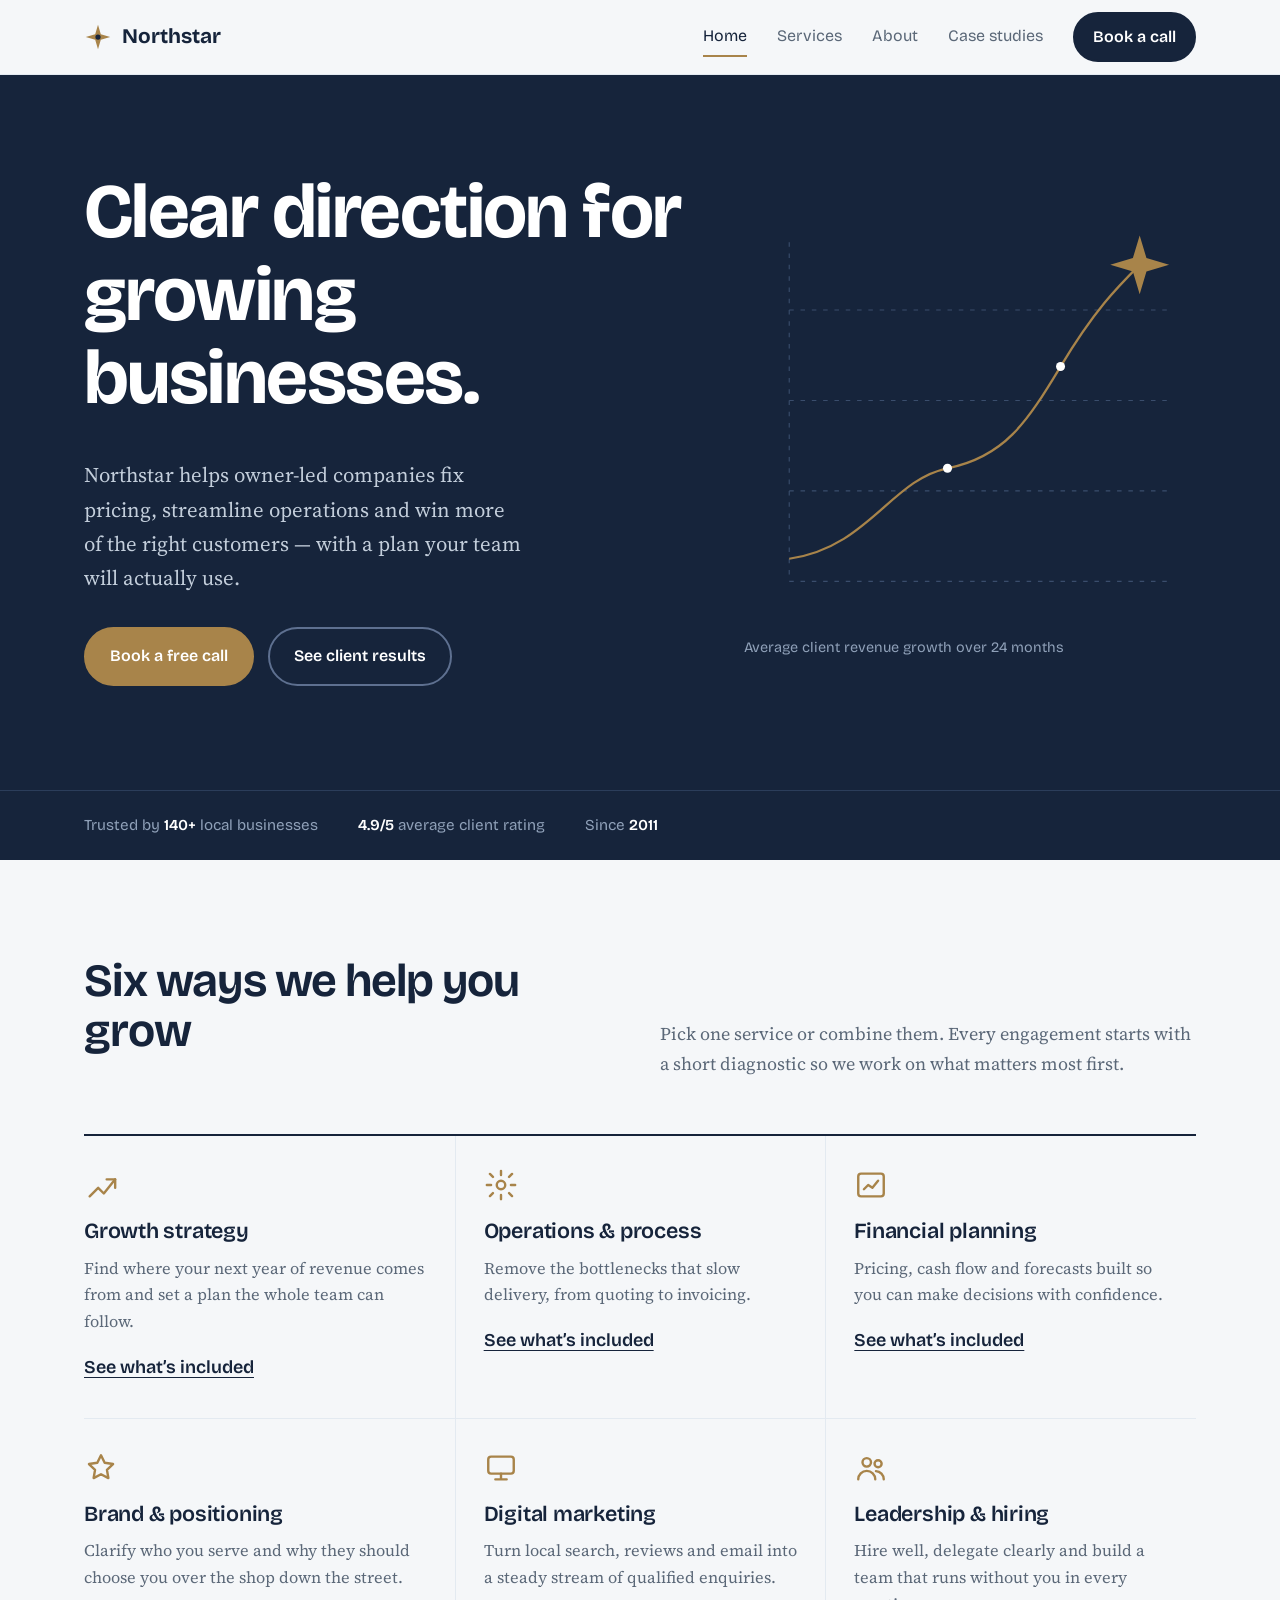
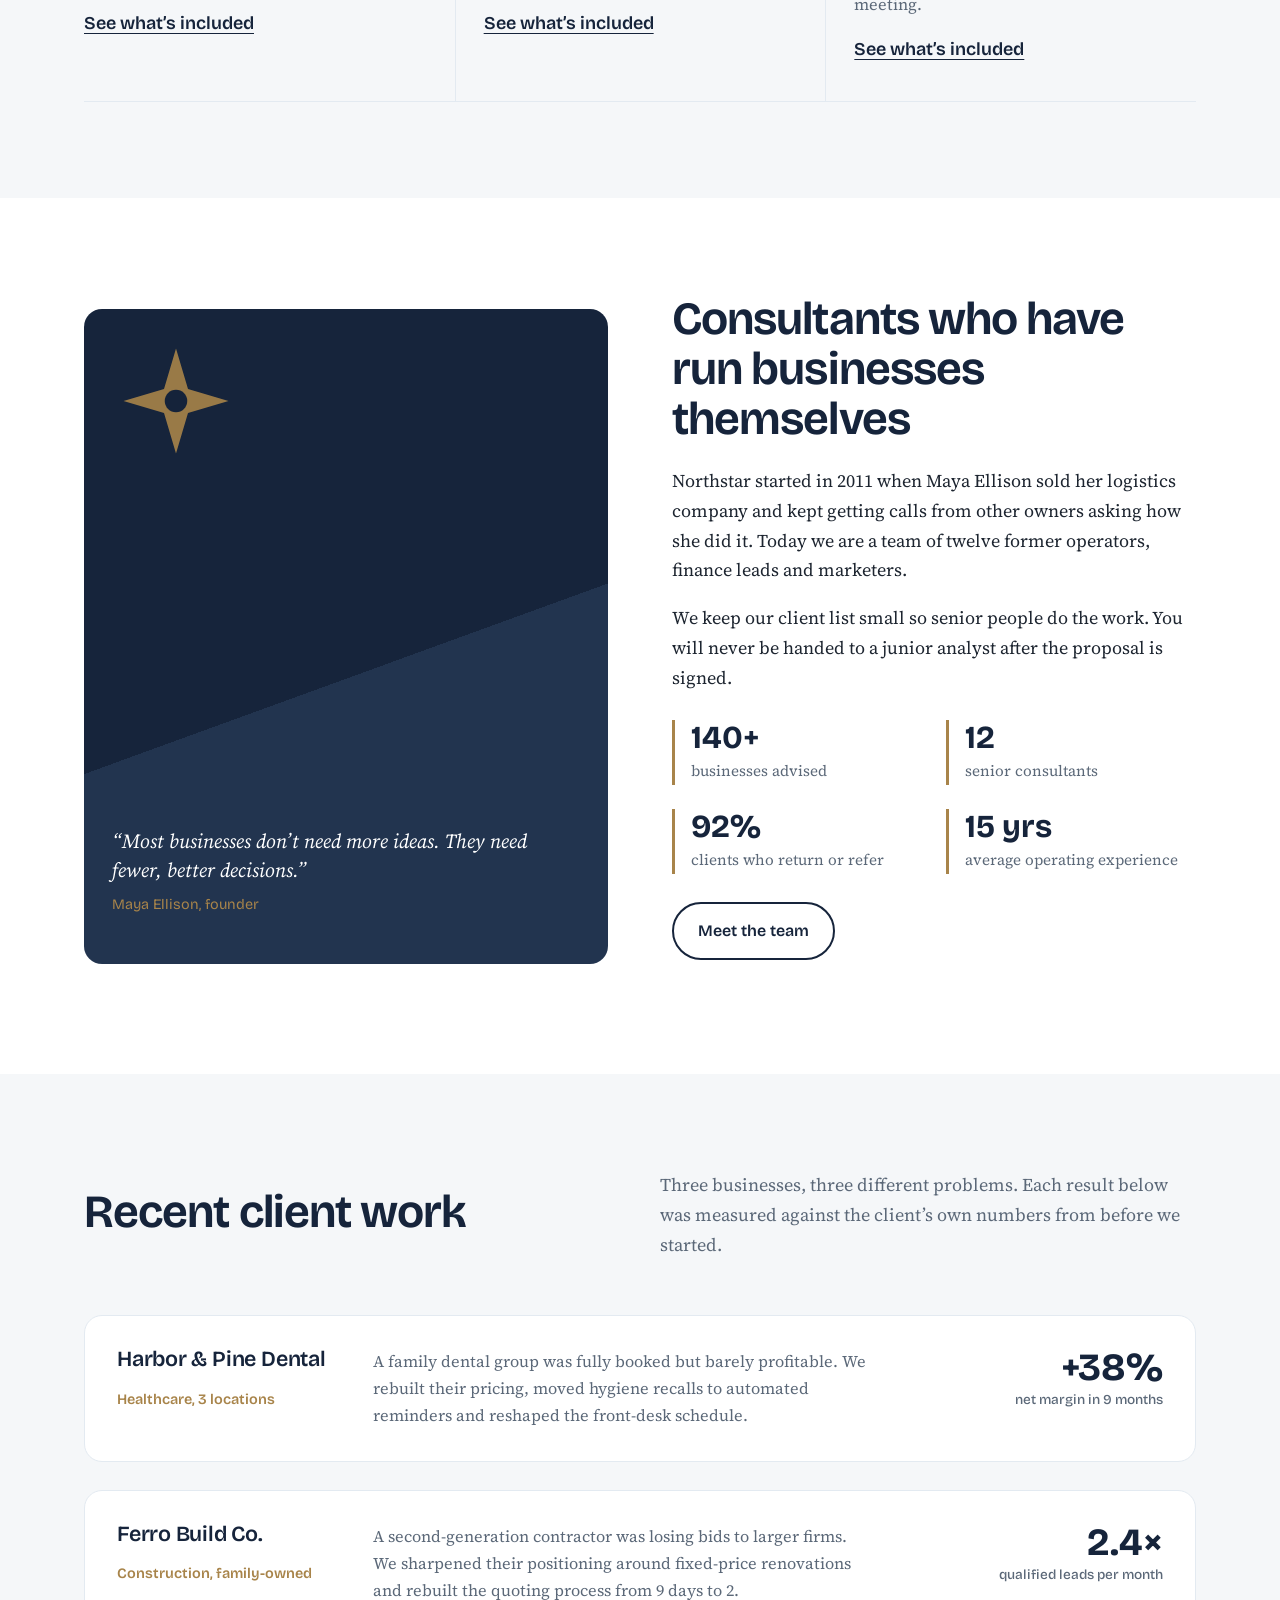
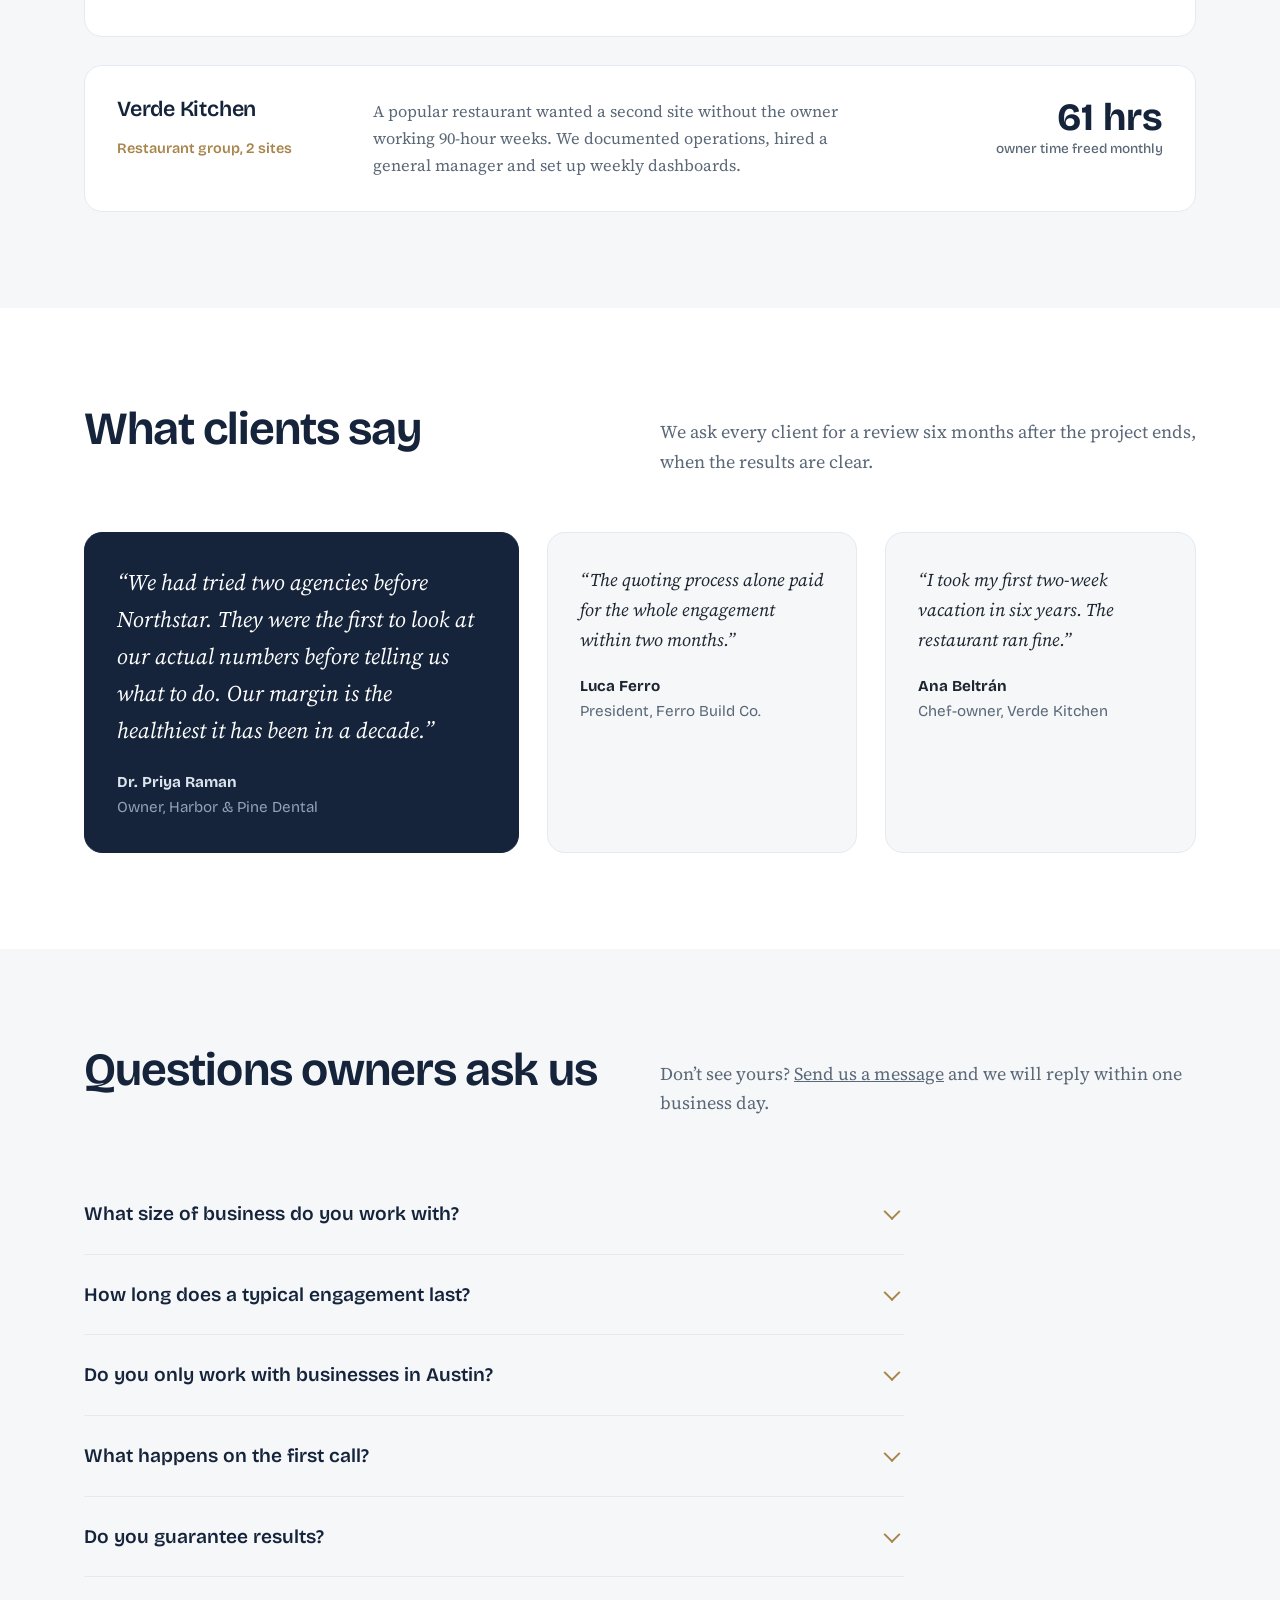
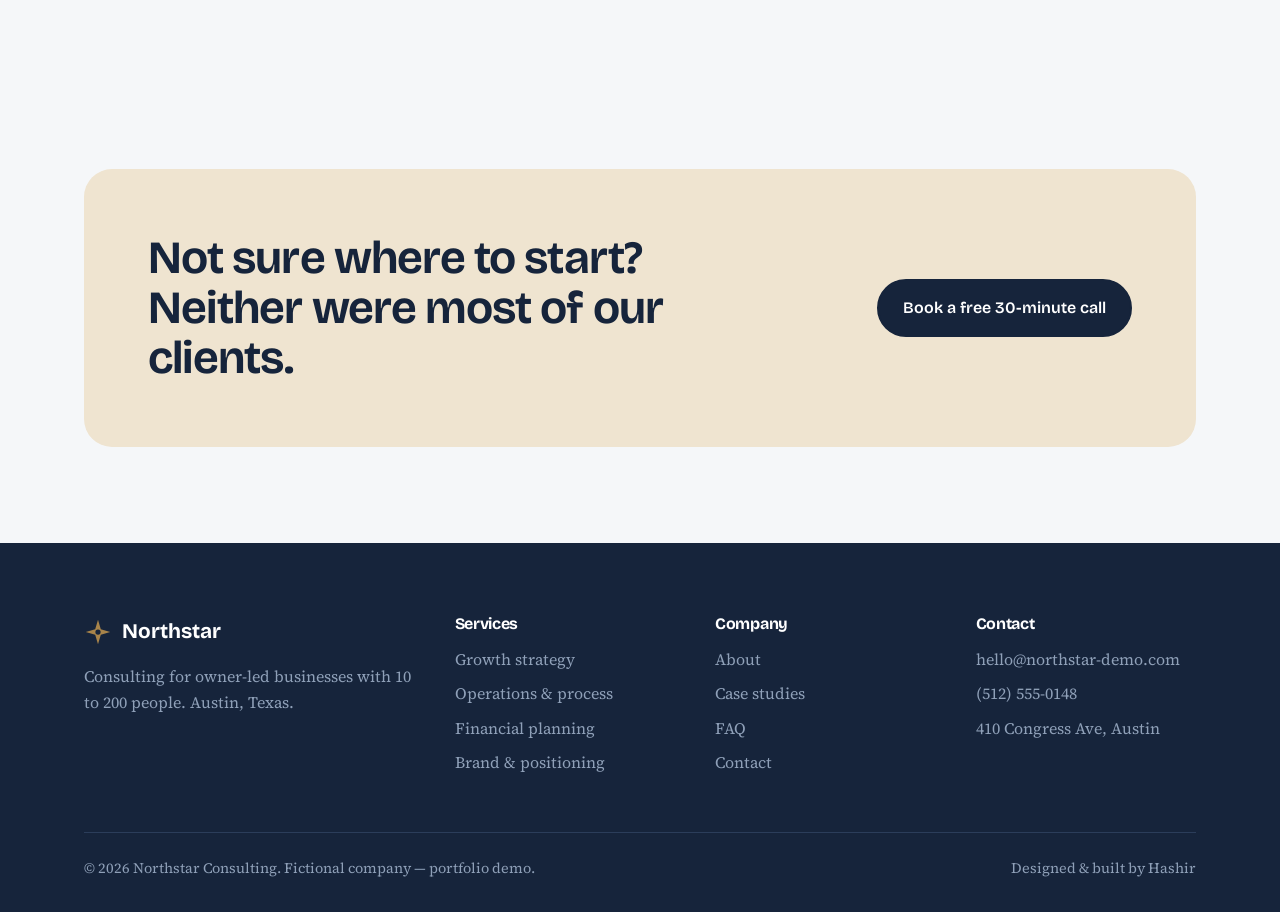
==== index.html @ 5cca1427 "Initial release of northstar-consulting portfolio demo" ====
<!doctype html>
<html lang="en">
<head>
<meta charset="utf-8">
<meta name="viewport" content="width=device-width, initial-scale=1">
<title>Northstar Consulting — Business consulting for owner-led companies</title>
<meta name="description" content="Northstar helps owner-led businesses fix pricing, streamline operations and win more customers.">
<meta property="og:title" content="Northstar Consulting — Business consulting for owner-led companies">
<meta property="og:description" content="Northstar helps owner-led businesses fix pricing, streamline operations and win more customers.">
<meta property="og:type" content="website">
<link rel="icon" href="data:image/svg+xml,<svg xmlns=%22http://www.w3.org/2000/svg%22 viewBox=%220 0 32 32%22><path d=%22M16 2l3.2 10.8L30 16l-10.8 3.2L16 30l-3.2-10.8L2 16l10.8-3.2z%22 fill=%22%23A8844A%22/></svg>">
<link rel="preconnect" href="https://fonts.googleapis.com"><link rel="preconnect" href="https://fonts.gstatic.com" crossorigin>
<link href="https://fonts.googleapis.com/css2?family=Bricolage+Grotesque:opsz,wght@12..96,400..800&family=Source+Serif+4:ital,opsz,wght@0,8..60,400;0,8..60,600;1,8..60,400&display=swap" rel="stylesheet">
<link rel="stylesheet" href="assets/style.css">
<script type="application/ld+json">{"@context":"https://schema.org","@type":"ProfessionalService","name":"Northstar Consulting","telephone":"+1-512-555-0148","email":"hello@northstar-demo.com","address":{"@type":"PostalAddress","streetAddress":"410 Congress Ave, Suite 900","addressLocality":"Austin","addressRegion":"TX","postalCode":"78701"}}</script>
</head>
<body>
<a class="skip" href="#main">Skip to content</a>
<header class="site-head"><div class="wrap">
<a class="logo" href="index.html"><svg viewBox="0 0 32 32" aria-hidden="true"><path d="M16 2l3.2 10.8L30 16l-10.8 3.2L16 30l-3.2-10.8L2 16l10.8-3.2z" fill="#A8844A"/><circle cx="16" cy="16" r="3" fill="#16243B"/></svg>Northstar</a>
<button class="menu-btn" aria-label="Open menu" aria-expanded="false" aria-controls="nav"><span></span><span></span><span></span></button>
<nav class="nav" id="nav" aria-label="Main"><a href="index.html" aria-current=page>Home</a><a href="services.html">Services</a><a href="about.html">About</a><a href="case-studies.html">Case studies</a><a class="btn" href="contact.html">Book a call</a></nav>
</div></header>
<main id="main">

<section class="hero" style="padding:0">
<div class="wrap">
<div>
<h1>Clear direction for growing businesses.</h1>
<p class="lede">Northstar helps owner-led companies fix pricing, streamline operations and win more of the right customers — with a plan your team will actually use.</p>
<div class="actions"><a class="btn" href="contact.html">Book a free call</a><a class="btn ghost" href="case-studies.html">See client results</a></div>
</div>
<figure class="chart" style="margin:0">
<svg viewBox="0 0 400 380" role="img" aria-label="A line climbing from the lower left toward a bright star in the upper right">
<g class="line"><path d="M40 40V340H380"/><path d="M40 260H380M40 180H380M40 100H380"/></g>
<path class="path" d="M40 320 C110 310 130 250 180 240 S250 200 280 150 S330 80 350 60"/>
<circle class="star" cx="180" cy="240" r="4"/><circle class="star" cx="280" cy="150" r="4"/>
<path class="north" d="M350 34l6 20 20 6-20 6-6 20-6-20-20-6 20-6z"/>
</svg>
<figcaption>Average client revenue growth over 24 months</figcaption>
</figure>
</div>
<div class="trust"><div class="wrap"><span>Trusted by <b>140+</b> local businesses</span><span><b>4.9/5</b> average client rating</span><span>Since <b>2011</b></span></div></div>
</section>

<section><div class="wrap">
<div class="sec-head"><h2>Six ways we help you grow</h2><p>Pick one service or combine them. Every engagement starts with a short diagnostic so we work on what matters most first.</p></div>
<div class="services"><article class="service"><svg viewBox="0 0 24 24" fill="none" stroke="currentColor" stroke-width="1.7" stroke-linecap="round" stroke-linejoin="round" aria-hidden="true"><path d="M4 20l6-6 4 4 8-10" /><path d="M16 8h6v6"/></svg><h3>Growth strategy</h3><p>Find where your next year of revenue comes from and set a plan the whole team can follow.</p><a href="services.html#strategy">See what’s included</a></article><article class="service"><svg viewBox="0 0 24 24" fill="none" stroke="currentColor" stroke-width="1.7" stroke-linecap="round" stroke-linejoin="round" aria-hidden="true"><circle cx="12" cy="12" r="3"/><path d="M12 2v3M12 19v3M4.2 4.2l2.1 2.1M17.7 17.7l2.1 2.1M2 12h3M19 12h3M4.2 19.8l2.1-2.1M17.7 6.3l2.1-2.1"/></svg><h3>Operations & process</h3><p>Remove the bottlenecks that slow delivery, from quoting to invoicing.</p><a href="services.html#ops">See what’s included</a></article><article class="service"><svg viewBox="0 0 24 24" fill="none" stroke="currentColor" stroke-width="1.7" stroke-linecap="round" stroke-linejoin="round" aria-hidden="true"><rect x="3" y="4" width="18" height="16" rx="2"/><path d="M7 15l3-3 3 2 4-5"/></svg><h3>Financial planning</h3><p>Pricing, cash flow and forecasts built so you can make decisions with confidence.</p><a href="services.html#finance">See what’s included</a></article><article class="service"><svg viewBox="0 0 24 24" fill="none" stroke="currentColor" stroke-width="1.7" stroke-linecap="round" stroke-linejoin="round" aria-hidden="true"><path d="M12 3l2.6 5.3 5.9.9-4.3 4.1 1 5.8L12 16.4 6.8 19.1l1-5.8L3.5 9.2l5.9-.9z"/></svg><h3>Brand & positioning</h3><p>Clarify who you serve and why they should choose you over the shop down the street.</p><a href="services.html#brand">See what’s included</a></article><article class="service"><svg viewBox="0 0 24 24" fill="none" stroke="currentColor" stroke-width="1.7" stroke-linecap="round" stroke-linejoin="round" aria-hidden="true"><rect x="3" y="4" width="18" height="12" rx="2"/><path d="M8 20h8M12 16v4"/></svg><h3>Digital marketing</h3><p>Turn local search, reviews and email into a steady stream of qualified enquiries.</p><a href="services.html#digital">See what’s included</a></article><article class="service"><svg viewBox="0 0 24 24" fill="none" stroke="currentColor" stroke-width="1.7" stroke-linecap="round" stroke-linejoin="round" aria-hidden="true"><circle cx="9" cy="8" r="3"/><path d="M3 20c0-3.3 2.7-6 6-6s6 2.7 6 6"/><circle cx="17" cy="9" r="2.5"/><path d="M15.5 14.2c3 .2 5.5 2.6 5.5 5.8"/></svg><h3>Leadership & hiring</h3><p>Hire well, delegate clearly and build a team that runs without you in every meeting.</p><a href="services.html#people">See what’s included</a></article></div>
</div></section>

<section class="alt"><div class="wrap split">
<div class="portrait"><svg viewBox="0 0 32 32" aria-hidden="true" width="120"><path d="M16 2l3.2 10.8L30 16l-10.8 3.2L16 30l-3.2-10.8L2 16l10.8-3.2z" fill="#A8844A"/><circle cx="16" cy="16" r="3" fill="#16243B"/></svg><p class="quote">“Most businesses don’t need more ideas. They need fewer, better decisions.”<small>Maya Ellison, founder</small></p></div>
<div>
<h2>Consultants who have run businesses themselves</h2>
<p>Northstar started in 2011 when Maya Ellison sold her logistics company and kept getting calls from other owners asking how she did it. Today we are a team of twelve former operators, finance leads and marketers.</p>
<p>We keep our client list small so senior people do the work. You will never be handed to a junior analyst after the proposal is signed.</p>
<div class="facts"><div><strong>140+</strong><span>businesses advised</span></div><div><strong>12</strong><span>senior consultants</span></div><div><strong>92%</strong><span>clients who return or refer</span></div><div><strong>15 yrs</strong><span>average operating experience</span></div></div>
<p style="margin-top:28px"><a class="btn ghost" href="about.html">Meet the team</a></p>
</div>
</div></section>

<section><div class="wrap">
<div class="sec-head"><h2>Recent client work</h2><p>Three businesses, three different problems. Each result below was measured against the client’s own numbers from before we started.</p></div>
<div class="cases"><a class="case" href="case-studies.html#harbor"><div><h3>Harbor & Pine Dental</h3><span class="tag">Healthcare, 3 locations</span></div><p>A family dental group was fully booked but barely profitable. We rebuilt their pricing, moved hygiene recalls to automated reminders and reshaped the front-desk schedule.</p><div class="result">+38%<small>net margin in 9 months</small></div></a><a class="case" href="case-studies.html#ferro"><div><h3>Ferro Build Co.</h3><span class="tag">Construction, family-owned</span></div><p>A second-generation contractor was losing bids to larger firms. We sharpened their positioning around fixed-price renovations and rebuilt the quoting process from 9 days to 2.</p><div class="result">2.4×<small>qualified leads per month</small></div></a><a class="case" href="case-studies.html#verde"><div><h3>Verde Kitchen</h3><span class="tag">Restaurant group, 2 sites</span></div><p>A popular restaurant wanted a second site without the owner working 90-hour weeks. We documented operations, hired a general manager and set up weekly dashboards.</p><div class="result">61 hrs<small>owner time freed monthly</small></div></a></div>
</div></section>

<section class="alt"><div class="wrap">
<div class="sec-head"><h2>What clients say</h2><p>We ask every client for a review six months after the project ends, when the results are clear.</p></div>
<div class="testimonials">
<figure class="testimonial"><blockquote>“We had tried two agencies before Northstar. They were the first to look at our actual numbers before telling us what to do. Our margin is the healthiest it has been in a decade.”</blockquote><figcaption><b>Dr. Priya Raman</b><span>Owner, Harbor &amp; Pine Dental</span></figcaption></figure>
<figure class="testimonial"><blockquote>“The quoting process alone paid for the whole engagement within two months.”</blockquote><figcaption><b>Luca Ferro</b><span>President, Ferro Build Co.</span></figcaption></figure>
<figure class="testimonial"><blockquote>“I took my first two-week vacation in six years. The restaurant ran fine.”</blockquote><figcaption><b>Ana Beltrán</b><span>Chef-owner, Verde Kitchen</span></figcaption></figure>
</div>
</div></section>

<section id="faq"><div class="wrap">
<div class="sec-head"><h2>Questions owners ask us</h2><p>Don’t see yours? <a href="contact.html">Send us a message</a> and we will reply within one business day.</p></div>
<div class="faq"><details><summary>What size of business do you work with?</summary><p>Mostly owner-led companies with 10 to 200 employees and $1M–$30M in revenue. If you are smaller, our Growth strategy package is a good first step.</p></details><details><summary>How long does a typical engagement last?</summary><p>Most projects run 3 to 9 months. We scope everything up front with a fixed fee, so there are no surprise invoices.</p></details><details><summary>Do you only work with businesses in Austin?</summary><p>No. About half our clients are elsewhere in the US. We run workshops on-site when it matters and work remotely the rest of the time.</p></details><details><summary>What happens on the first call?</summary><p>We ask about your goals and what is getting in the way. If we are a good fit, you get a written proposal within three business days. If not, we will point you to someone who is.</p></details><details><summary>Do you guarantee results?</summary><p>We guarantee the work: if a deliverable misses the scope we agreed, we fix it at no cost. We share results openly, but outcomes depend on your team putting the plan to work.</p></details></div>
</div></section>
<section><div class="wrap"><div class="cta-band"><h2>Not sure where to start? Neither were most of our clients.</h2><a class="btn" href="contact.html">Book a free 30-minute call</a></div></div></section>
</main>
<footer><div class="wrap">
<div class="cols">
<div><a class="logo" href="index.html"><svg viewBox="0 0 32 32" aria-hidden="true"><path d="M16 2l3.2 10.8L30 16l-10.8 3.2L16 30l-3.2-10.8L2 16l10.8-3.2z" fill="#A8844A"/><circle cx="16" cy="16" r="3" fill="#16243B"/></svg>Northstar</a><p>Consulting for owner-led businesses with 10 to 200 people. Austin, Texas.</p></div>
<div><h4>Services</h4><ul><li><a href="services.html#strategy">Growth strategy</a></li><li><a href="services.html#ops">Operations & process</a></li><li><a href="services.html#finance">Financial planning</a></li><li><a href="services.html#brand">Brand & positioning</a></li></ul></div>
<div><h4>Company</h4><ul><li><a href="about.html">About</a></li><li><a href="case-studies.html">Case studies</a></li><li><a href="index.html#faq">FAQ</a></li><li><a href="contact.html">Contact</a></li></ul></div>
<div><h4>Contact</h4><ul><li><a href="mailto:hello@northstar-demo.com">hello@northstar-demo.com</a></li><li><a href="tel:+15125550148">(512) 555-0148</a></li><li>410 Congress Ave, Austin</li></ul></div>
</div>
<div class="base"><span>© <span data-year></span> Northstar Consulting. Fictional company — portfolio demo.</span><span>Designed & built by Hashir</span></div>
</div></footer>
<script src="assets/main.js"></script>
</body>
</html>
---- assets/style.css ----
:root{
  --midnight:#16243B;--midnight-2:#22344F;--glacier:#F5F7F9;--frost:#E3EAF1;
  --brass:#A8844A;--brass-soft:#EFE4D0;--slate:#5B6878;--ink:#1D2530;
  --display:"Bricolage Grotesque",system-ui,sans-serif;
  --body:"Source Serif 4",Georgia,serif;
  --r-sm:6px;--r-lg:18px;--wrap:1160px;
}
*,*::before,*::after{box-sizing:border-box}
html{scroll-behavior:smooth}
@media (prefers-reduced-motion:reduce){html{scroll-behavior:auto}*{animation:none!important;transition:none!important}}
body{margin:0;font-family:var(--body);font-size:1.125rem;line-height:1.65;color:var(--ink);background:var(--glacier)}
img,svg{max-width:100%;display:block}
a{color:inherit}
:focus-visible{outline:3px solid var(--brass);outline-offset:3px;border-radius:4px}
h1,h2,h3,h4{font-family:var(--display);line-height:1.08;letter-spacing:-.02em;margin:0 0 .5em;color:var(--midnight)}
h1{font-size:clamp(2.6rem,6vw,4.8rem);font-weight:700}
h2{font-size:clamp(2rem,3.6vw,3rem);font-weight:650}
h3{font-size:1.35rem;font-weight:600;letter-spacing:-.01em}
p{margin:0 0 1em;max-width:62ch}
.wrap{max-width:var(--wrap);margin:0 auto;padding:0 24px}
.skip{position:absolute;left:-999px}.skip:focus{left:16px;top:16px;background:#fff;padding:8px 14px;z-index:99}
.site-head{position:sticky;top:0;z-index:40;background:rgba(245,247,249,.94);backdrop-filter:blur(10px);border-bottom:1px solid var(--frost)}
.site-head .wrap{display:flex;align-items:center;justify-content:space-between;height:74px}
.logo{display:flex;align-items:center;gap:10px;font-family:var(--display);font-weight:700;font-size:1.3rem;text-decoration:none;color:var(--midnight)}
.logo svg{width:28px;height:28px}
.nav{display:flex;gap:30px;align-items:center;font-family:var(--display);font-size:1rem}
.nav a{text-decoration:none;color:var(--slate);padding:6px 0;border-bottom:2px solid transparent}
.nav a:hover,.nav a[aria-current=page]{color:var(--midnight);border-color:var(--brass)}
.btn{display:inline-flex;align-items:center;gap:8px;font-family:var(--display);font-weight:600;font-size:1rem;padding:14px 24px;border-radius:999px;text-decoration:none;border:2px solid var(--midnight);background:var(--midnight);color:#fff;cursor:pointer;transition:background .2s,color .2s}
.btn:hover{background:var(--midnight-2)}
.btn.ghost{background:transparent;color:var(--midnight)}
.btn.ghost:hover{background:var(--midnight);color:#fff}
.nav .btn{padding:10px 18px;color:#fff;border-bottom:2px solid var(--midnight)}
.nav .btn:hover{color:#fff}
.menu-btn{display:none;background:none;border:0;padding:8px;cursor:pointer}
.menu-btn span{display:block;width:24px;height:2px;background:var(--midnight);margin:5px 0}
@media (max-width:860px){
  .menu-btn{display:block}
  .nav{position:absolute;top:74px;left:0;right:0;flex-direction:column;align-items:flex-start;gap:4px;background:var(--glacier);padding:16px 24px 24px;border-bottom:1px solid var(--frost);display:none}
  .nav.open{display:flex}
  .nav a{font-size:1.15rem;padding:10px 0}
}
.hero{position:relative;overflow:hidden;background:var(--midnight);color:#DCE4EE}
.hero .wrap{display:grid;grid-template-columns:1.15fr .85fr;gap:48px;align-items:center;padding-top:96px;padding-bottom:104px}
.hero h1{color:#fff;max-width:13ch}
.hero .lede{font-size:1.3rem;color:#C3CEDB;max-width:44ch}
.hero .actions{display:flex;gap:14px;flex-wrap:wrap;margin-top:32px}
.hero .btn{background:var(--brass);border-color:var(--brass)}
.hero .btn:hover{background:#94733D}
.hero .btn.ghost{background:transparent;border-color:#5E7090;color:#fff}
.hero .btn.ghost:hover{border-color:#fff}
.chart .line{stroke:#3A4D6C;stroke-width:1;fill:none;stroke-dasharray:4 6}
.chart .path{stroke:var(--brass);stroke-width:2;fill:none;stroke-dasharray:600;stroke-dashoffset:600;animation:draw 2.4s .4s ease-out forwards}
.chart .star{fill:#fff}
.chart .north{fill:var(--brass);animation:pulse 3s 2.6s ease-in-out infinite}
@keyframes draw{to{stroke-dashoffset:0}}
@keyframes pulse{50%{opacity:.5}}
.chart figcaption{font-family:var(--display);font-size:.9rem;color:#8FA0B8;margin-top:10px}
.trust{border-top:1px solid #2B3D5A;padding:22px 0;font-family:var(--display);color:#8FA0B8;font-size:.95rem}
.trust .wrap{display:flex;gap:40px;flex-wrap:wrap;align-items:center;padding-top:0;padding-bottom:0}
.trust b{color:#fff;font-weight:600}
@media (max-width:860px){.hero .wrap{grid-template-columns:1fr;padding-top:64px;padding-bottom:64px}.chart{max-width:360px}}
section{padding:96px 0}
.sec-head{display:grid;grid-template-columns:1fr 1fr;gap:40px;align-items:end;margin-bottom:56px}
.sec-head p{color:var(--slate);margin:0}
@media (max-width:760px){.sec-head{grid-template-columns:1fr;gap:12px}section{padding:72px 0}}
.alt{background:#fff}
.services{display:grid;grid-template-columns:repeat(3,1fr);border-top:2px solid var(--midnight)}
.service{padding:32px 28px 36px 0;border-bottom:1px solid var(--frost)}
.service:not(:nth-child(3n+1)){padding-left:28px;border-left:1px solid var(--frost)}
.service svg{width:34px;height:34px;color:var(--brass);margin-bottom:18px}
.service p{color:var(--slate);font-size:1.02rem}
.service a{font-family:var(--display);font-weight:600;color:var(--midnight);text-underline-offset:4px}
@media (max-width:900px){.services{grid-template-columns:1fr 1fr}.service,.service:not(:nth-child(3n+1)){padding:28px 20px;border-left:0}.service:nth-child(even){border-left:1px solid var(--frost)}}
@media (max-width:600px){.services{grid-template-columns:1fr}.service:nth-child(even){border-left:0}.service,.service:not(:nth-child(3n+1)){padding:28px 0}}
.split{display:grid;grid-template-columns:1fr 1fr;gap:64px;align-items:center}
@media (max-width:860px){.split{grid-template-columns:1fr;gap:36px}}
.portrait{aspect-ratio:4/5;border-radius:var(--r-lg);background:linear-gradient(160deg,var(--midnight) 0 55%,var(--midnight-2) 55%);position:relative;overflow:hidden}
.portrait svg{position:absolute;top:32px;left:32px;width:120px;opacity:.9}
.portrait .quote{position:absolute;left:28px;right:28px;bottom:28px;color:#fff;font-size:1.25rem;font-style:italic;line-height:1.45}
.portrait .quote small{display:block;font-style:normal;font-family:var(--display);font-size:.9rem;color:var(--brass);margin-top:10px}
.facts{display:grid;grid-template-columns:1fr 1fr;gap:24px;margin-top:28px}
.facts div{border-left:3px solid var(--brass);padding-left:16px}
.facts strong{display:block;font-family:var(--display);font-size:2rem;color:var(--midnight);line-height:1.1}
.facts span{font-size:.95rem;color:var(--slate)}
.cases{display:grid;gap:28px}
.case{display:grid;grid-template-columns:220px 1fr auto;gap:36px;align-items:start;padding:32px;background:#fff;border-radius:var(--r-lg);border:1px solid var(--frost);text-decoration:none}
.case:hover{border-color:var(--brass)}
.case .tag{font-family:var(--display);font-size:.9rem;color:var(--brass);font-weight:600}
.case .result{font-family:var(--display);font-size:2.4rem;font-weight:700;color:var(--midnight);line-height:1;text-align:right}
.case .result small{display:block;font-size:.85rem;font-weight:500;color:var(--slate);margin-top:6px}
.case p{color:var(--slate);font-size:1.02rem;margin:0}
@media (max-width:860px){.case{grid-template-columns:1fr;gap:12px}.case .result{text-align:left}}
.testimonials{display:grid;grid-template-columns:1.4fr 1fr 1fr;gap:28px}
.testimonial{margin:0;padding:32px;border-radius:var(--r-lg);background:var(--glacier);border:1px solid var(--frost)}
.testimonial:first-child{background:var(--midnight);color:#DCE4EE;border-color:var(--midnight)}
.testimonial:first-child blockquote{font-size:1.4rem;color:#fff}
.testimonial blockquote{margin:0 0 20px;font-style:italic}
.testimonial figcaption{font-family:var(--display);font-size:.95rem}
.testimonial figcaption b{display:block}
.testimonial figcaption span{color:var(--slate)}
.testimonial:first-child figcaption span{color:#8FA0B8}
@media (max-width:900px){.testimonials{grid-template-columns:1fr}}
.faq{max-width:820px}
.faq details{border-bottom:1px solid var(--frost);padding:4px 0}
.faq summary{cursor:pointer;list-style:none;font-family:var(--display);font-size:1.2rem;font-weight:600;color:var(--midnight);padding:20px 40px 20px 0;position:relative}
.faq summary::-webkit-details-marker{display:none}
.faq summary::after{content:"";position:absolute;right:6px;top:50%;width:12px;height:12px;border-right:2px solid var(--brass);border-bottom:2px solid var(--brass);transform:translateY(-70%) rotate(45deg);transition:transform .2s}
.faq details[open] summary::after{transform:translateY(-30%) rotate(-135deg)}
.faq details p{color:var(--slate);padding-bottom:12px}
.cta-band{background:var(--brass-soft);border-radius:28px;padding:64px;display:flex;justify-content:space-between;align-items:center;gap:32px;flex-wrap:wrap}
.cta-band h2{margin:0;max-width:18ch}
@media (max-width:600px){.cta-band{padding:36px 28px}}
.page-head{background:var(--midnight);color:#C3CEDB;padding:88px 0 72px}
.page-head h1{color:#fff;font-size:clamp(2.4rem,5vw,4rem);max-width:16ch}
.page-head p{font-size:1.25rem}
.crumbs{font-family:var(--display);font-size:.95rem;color:#8FA0B8;margin-bottom:18px}
.crumbs a{color:#8FA0B8}
.svc-detail{display:grid;grid-template-columns:280px 1fr;gap:48px;padding:48px 0;border-top:1px solid var(--frost);scroll-margin-top:90px}
.svc-detail:first-child{border-top:2px solid var(--midnight)}
.svc-detail svg{width:40px;height:40px;color:var(--brass);margin-bottom:14px}
.svc-detail ul{margin:0;padding-left:1.1em;color:var(--slate)}
.svc-detail li{margin-bottom:6px}
.svc-detail .price{font-family:var(--display);color:var(--brass);font-weight:600;margin-top:10px}
@media (max-width:760px){.svc-detail{grid-template-columns:1fr;gap:16px}}
.steps{display:grid;grid-template-columns:repeat(4,1fr);gap:28px;counter-reset:s}
.step{counter-increment:s;padding-top:20px;border-top:2px solid var(--midnight)}
.step::before{content:counter(s);font-family:var(--display);font-weight:700;font-size:2.2rem;color:var(--brass);display:block;margin-bottom:8px}
.step p{color:var(--slate);font-size:1rem}
@media (max-width:860px){.steps{grid-template-columns:1fr 1fr}}
@media (max-width:520px){.steps{grid-template-columns:1fr}}
.team{display:grid;grid-template-columns:repeat(4,1fr);gap:28px}
.member .avatar{aspect-ratio:1;border-radius:var(--r-lg);display:grid;place-items:center;font-family:var(--display);font-size:2.6rem;font-weight:700;color:#fff;margin-bottom:16px}
.member h3{margin-bottom:2px}
.member span{font-family:var(--display);font-size:.95rem;color:var(--brass)}
.member p{font-size:.98rem;color:var(--slate);margin-top:8px}
@media (max-width:900px){.team{grid-template-columns:1fr 1fr}}
.values{display:grid;grid-template-columns:repeat(3,1fr);gap:40px}
.values h3{padding-top:16px;border-top:2px solid var(--brass)}
.values p{color:var(--slate)}
@media (max-width:760px){.values{grid-template-columns:1fr}}
.case-long{display:grid;grid-template-columns:1fr 1.3fr;gap:56px;padding:64px 0;border-top:1px solid var(--frost);scroll-margin-top:90px}
.case-long:first-child{border-top:0;padding-top:0}
.case-long dl{display:grid;grid-template-columns:auto 1fr;gap:10px 20px;font-size:1rem;margin:24px 0 0}
.case-long dt{font-family:var(--display);font-weight:600;color:var(--midnight)}
.case-long dd{margin:0;color:var(--slate)}
.metrics{display:grid;grid-template-columns:repeat(3,1fr);gap:16px;margin-top:28px}
.metrics div{background:var(--glacier);border-radius:var(--r-sm);padding:18px}
.metrics strong{display:block;font-family:var(--display);font-size:1.8rem;color:var(--midnight)}
.metrics span{font-size:.9rem;color:var(--slate)}
@media (max-width:860px){.case-long{grid-template-columns:1fr;gap:20px}}
@media (max-width:480px){.metrics{grid-template-columns:1fr}}
.contact-grid{display:grid;grid-template-columns:1.3fr .7fr;gap:56px}
@media (max-width:860px){.contact-grid{grid-template-columns:1fr}}
form .row{display:grid;grid-template-columns:1fr 1fr;gap:20px}
@media (max-width:600px){form .row{grid-template-columns:1fr}}
.field{margin-bottom:20px}
label{display:block;font-family:var(--display);font-weight:600;font-size:.98rem;color:var(--midnight);margin-bottom:6px}
input,select,textarea{width:100%;font:inherit;font-size:1.02rem;padding:13px 14px;border:1.5px solid #C9D3DE;border-radius:var(--r-sm);background:#fff;color:var(--ink)}
input:focus,select:focus,textarea:focus{border-color:var(--midnight);outline:none;box-shadow:0 0 0 3px rgba(168,132,74,.3)}
textarea{min-height:150px;resize:vertical}
.field.invalid input,.field.invalid textarea,.field.invalid select{border-color:#B3261E}
.err{display:none;color:#B3261E;font-size:.9rem;margin-top:6px;font-family:var(--display)}
.field.invalid .err{display:block}
.form-ok{display:none;background:#E8F3EC;border-left:4px solid #2E7D4F;padding:18px 20px;border-radius:var(--r-sm);font-family:var(--display);margin-bottom:24px}
.form-ok.show{display:block}
.hint{font-size:.9rem;color:var(--slate);font-family:var(--display)}
.info-card{background:var(--midnight);color:#C3CEDB;border-radius:var(--r-lg);padding:36px}
.info-card h3{color:#fff}
.info-card dl{margin:0}
.info-card dt{font-family:var(--display);color:var(--brass);font-size:.95rem;margin-top:20px}
.info-card dd{margin:4px 0 0;color:#fff}
.info-card a{color:#fff}
.map{margin-top:24px;aspect-ratio:16/10;border-radius:var(--r-sm);background:linear-gradient(90deg,#2B3D5A 1px,transparent 1px) 0 0/28px 28px,linear-gradient(#2B3D5A 1px,transparent 1px) 0 0/28px 28px,var(--midnight-2);position:relative}
.map::after{content:"";position:absolute;left:58%;top:42%;width:16px;height:16px;border-radius:50%;background:var(--brass);box-shadow:0 0 0 8px rgba(168,132,74,.3)}
footer{background:var(--midnight);color:#8FA0B8;padding:72px 0 32px;font-size:1rem}
footer .cols{display:grid;grid-template-columns:1.5fr 1fr 1fr 1fr;gap:40px}
footer h4{color:#fff;font-size:1rem;margin-bottom:14px}
footer ul{list-style:none;margin:0;padding:0}
footer li{margin-bottom:8px}
footer a{text-decoration:none}footer a:hover{color:#fff}
footer .logo{color:#fff;margin-bottom:14px}
footer .base{border-top:1px solid #2B3D5A;margin-top:48px;padding-top:24px;display:flex;justify-content:space-between;flex-wrap:wrap;gap:12px;font-size:.9rem}
@media (max-width:760px){footer .cols{grid-template-columns:1fr 1fr}}
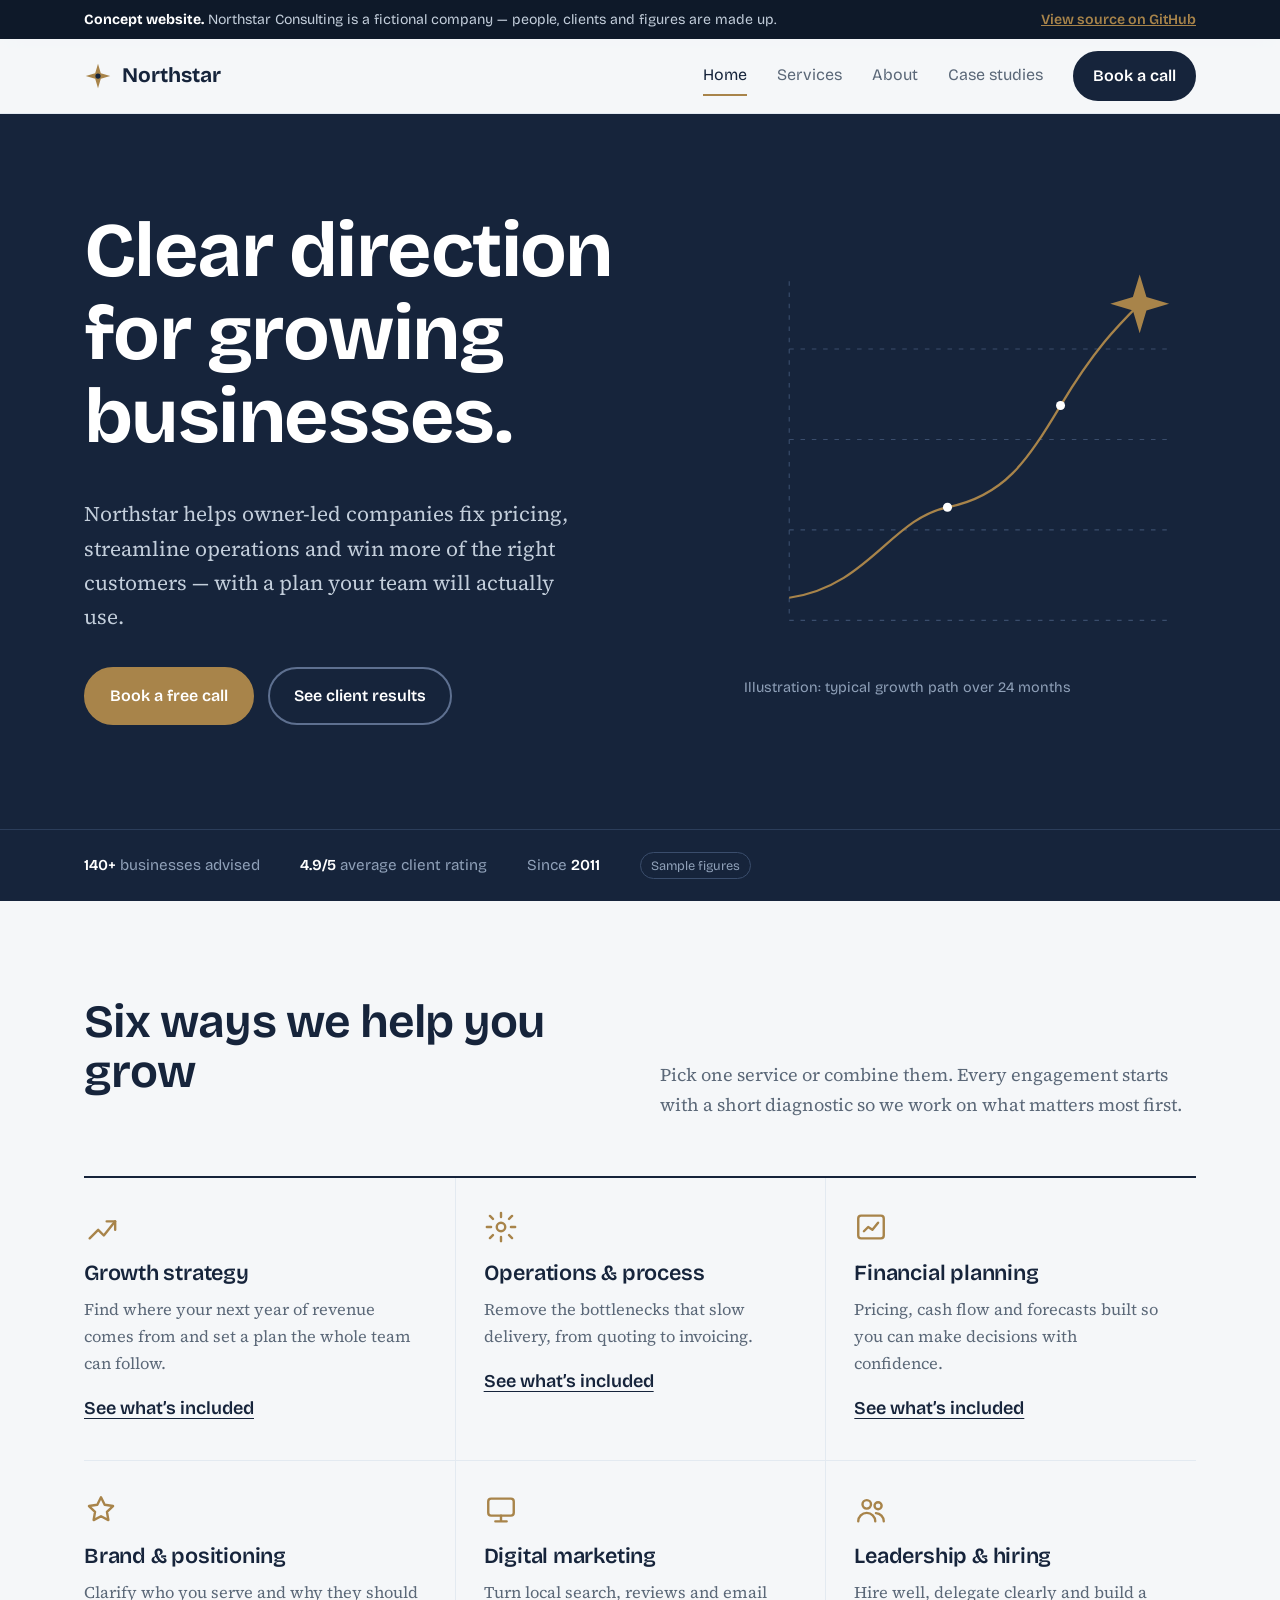
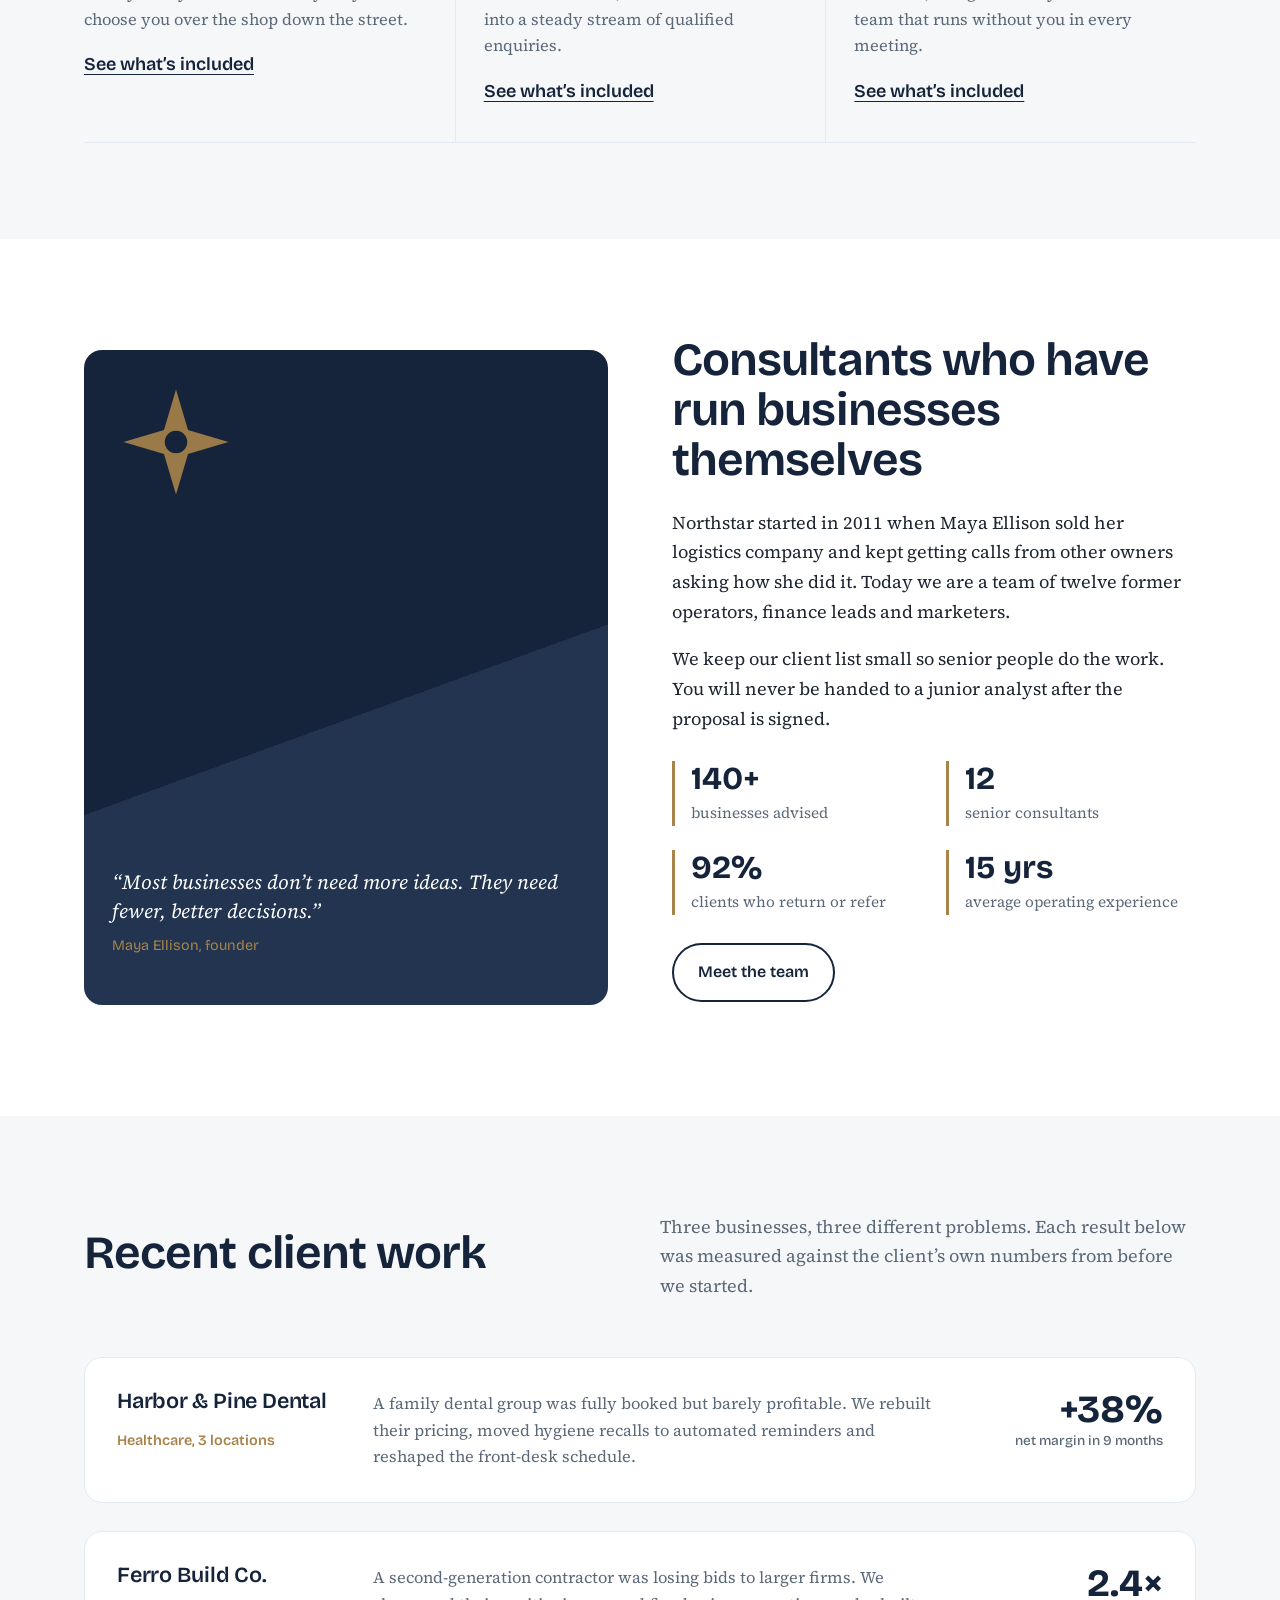
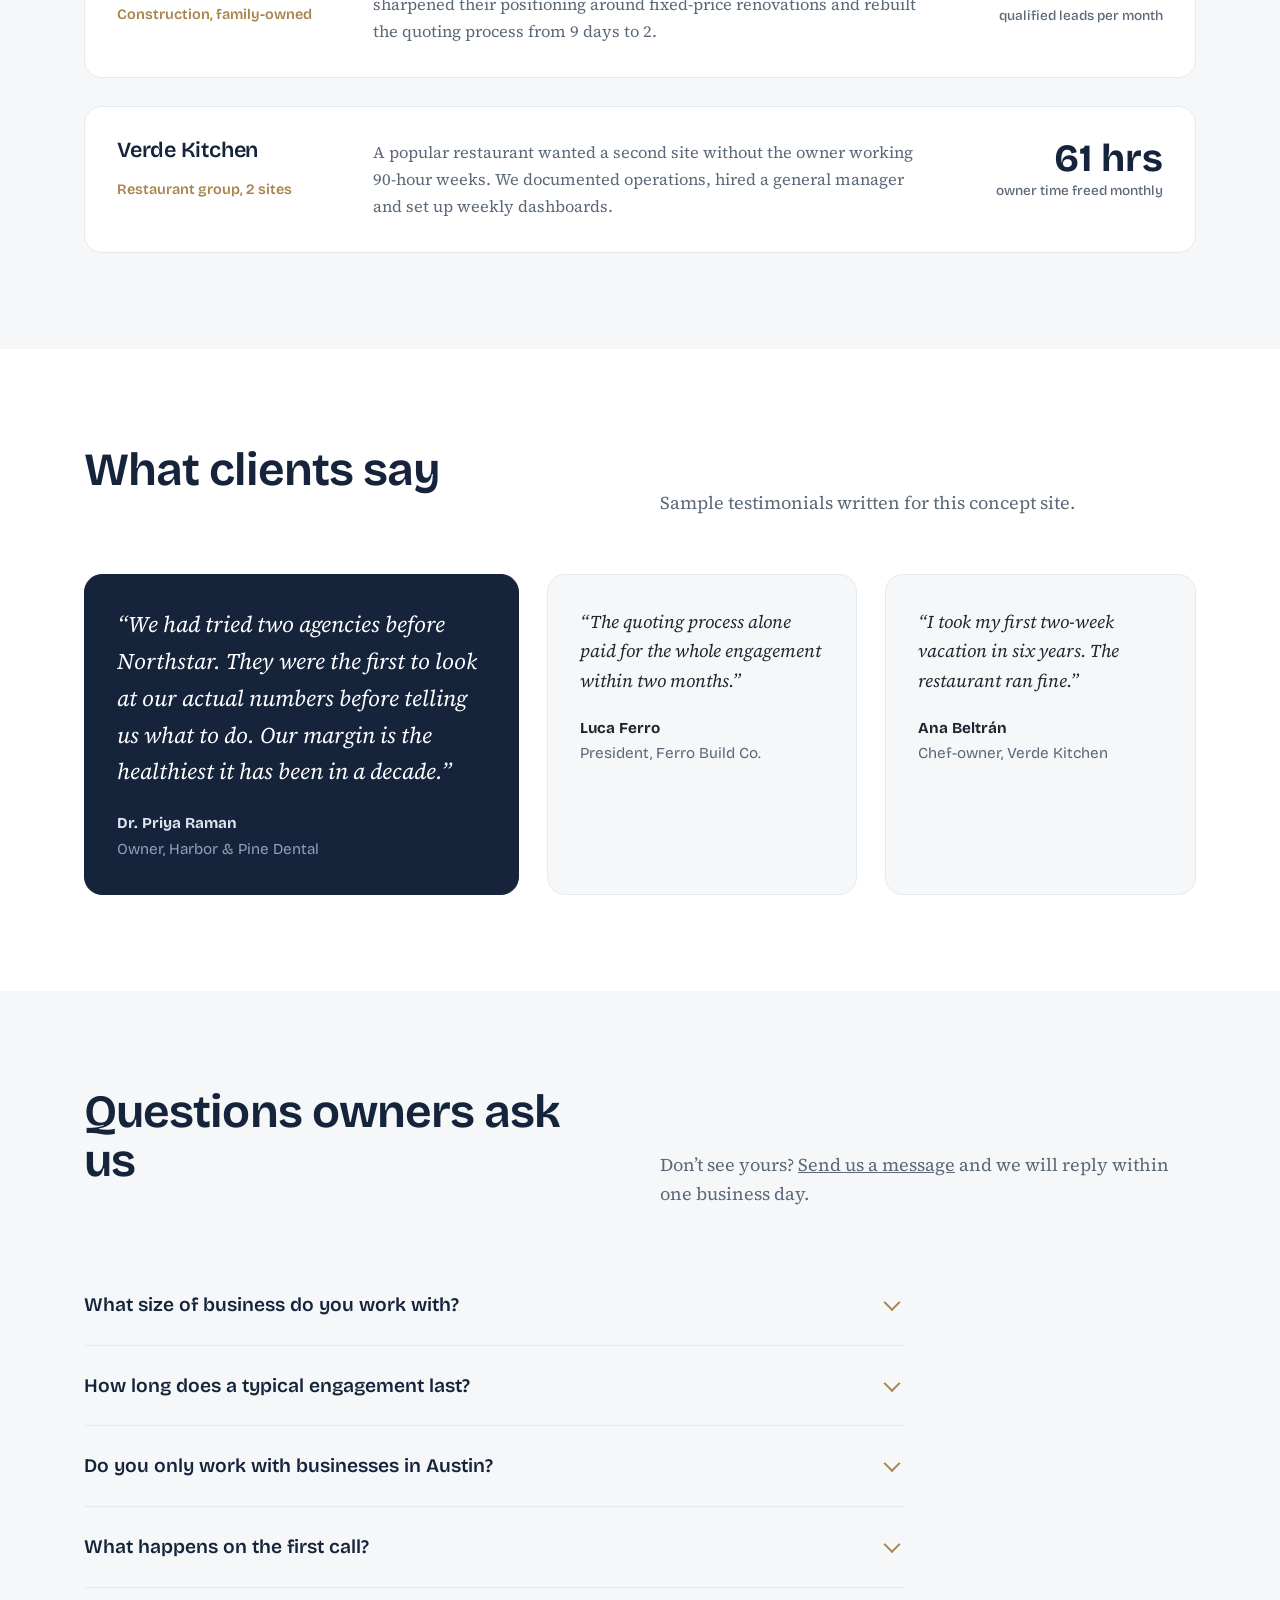
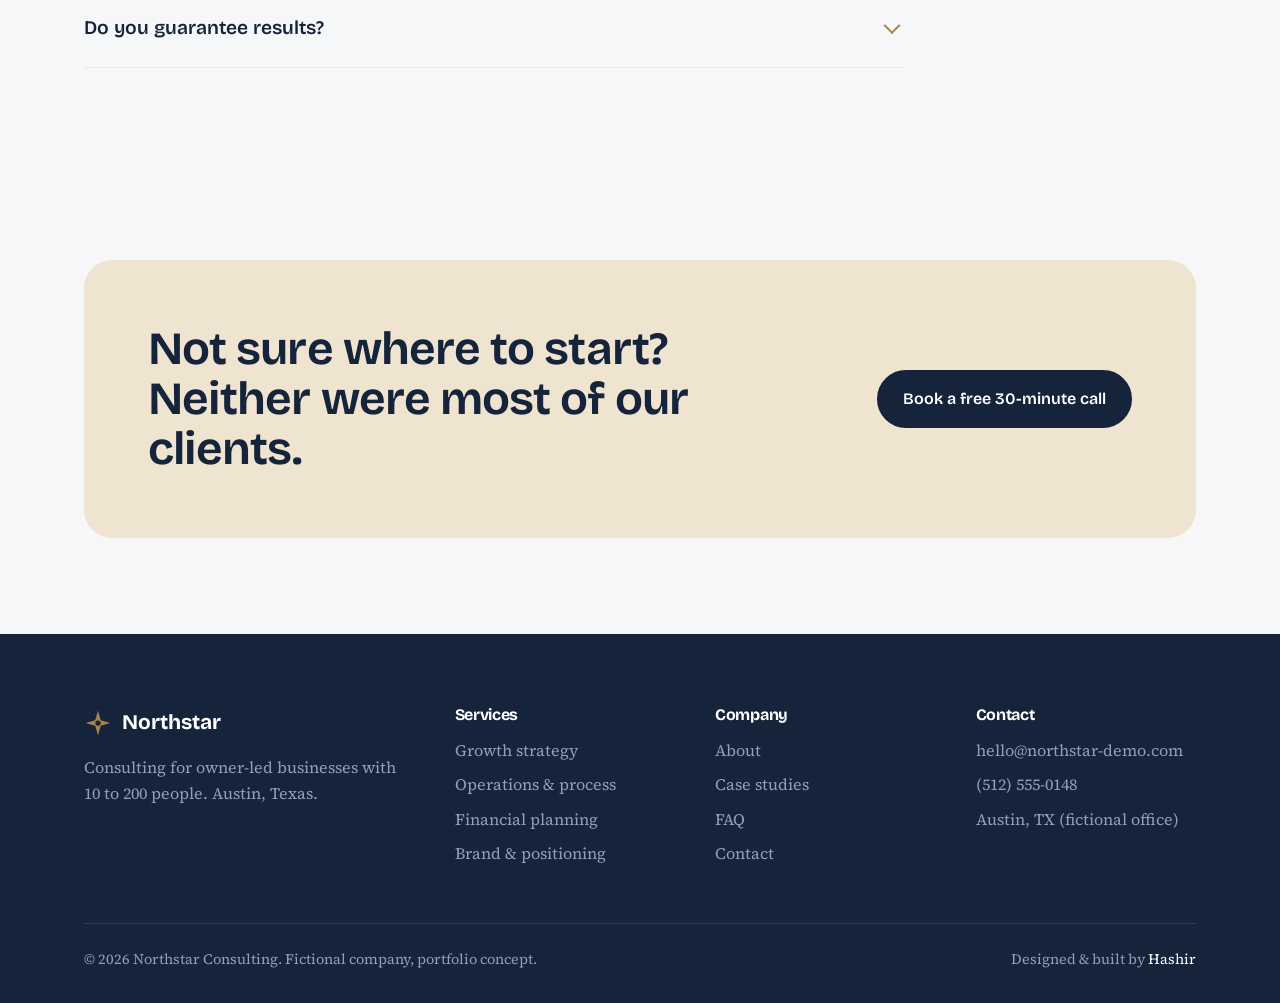
==== commit 77df7b2b: "Prepare site for client review - Self-host fonts; the site now makes no third-party requests - Add a" ====
--- a/index.html
+++ b/index.html
@@ -8,14 +8,21 @@
 <meta property="og:title" content="Northstar Consulting — Business consulting for owner-led companies">
 <meta property="og:description" content="Northstar helps owner-led businesses fix pricing, streamline operations and win more customers.">
 <meta property="og:type" content="website">
-<link rel="icon" href="data:image/svg+xml,<svg xmlns=%22http://www.w3.org/2000/svg%22 viewBox=%220 0 32 32%22><path d=%22M16 2l3.2 10.8L30 16l-10.8 3.2L16 30l-3.2-10.8L2 16l10.8-3.2z%22 fill=%22%23A8844A%22/></svg>">
-<link rel="preconnect" href="https://fonts.googleapis.com"><link rel="preconnect" href="https://fonts.gstatic.com" crossorigin>
-<link href="https://fonts.googleapis.com/css2?family=Bricolage+Grotesque:opsz,wght@12..96,400..800&family=Source+Serif+4:ital,opsz,wght@0,8..60,400;0,8..60,600;1,8..60,400&display=swap" rel="stylesheet">
+<meta property="og:url" content="https://gmoo7.github.io/northstar-consulting/">
+<meta property="og:image" content="https://gmoo7.github.io/northstar-consulting/docs/social-preview.png">
+<meta name="twitter:card" content="summary_large_image">
+<meta name="theme-color" content="#16243B">
+<link rel="canonical" href="https://gmoo7.github.io/northstar-consulting/">
+<link rel="icon" href="favicon.svg" type="image/svg+xml">
+<link rel="apple-touch-icon" href="apple-touch-icon.png">
+<link rel="preload" href="assets/fonts/bricolage-grotesque-latin-wght-normal.woff2" as="font" type="font/woff2" crossorigin>
+<link rel="preload" href="assets/fonts/source-serif-4-latin-wght-normal.woff2" as="font" type="font/woff2" crossorigin>
 <link rel="stylesheet" href="assets/style.css">
-<script type="application/ld+json">{"@context":"https://schema.org","@type":"ProfessionalService","name":"Northstar Consulting","telephone":"+1-512-555-0148","email":"hello@northstar-demo.com","address":{"@type":"PostalAddress","streetAddress":"410 Congress Ave, Suite 900","addressLocality":"Austin","addressRegion":"TX","postalCode":"78701"}}</script>
+<script type="application/ld+json">{"@context":"https://schema.org","@type":"WebSite","name":"Northstar Consulting (concept website)","url":"https://gmoo7.github.io/northstar-consulting/","description":"Portfolio demo of a professional services website for a fictional consulting firm.","creator":{"@type":"Person","name":"Hashir","url":"https://github.com/GMoo7"}}</script>
 </head>
 <body>
 <a class="skip" href="#main">Skip to content</a>
+<div class="demo-bar"><div class="wrap"><span><b>Concept website.</b> <span class="long">Northstar Consulting is a fictional company — people, clients and figures are made up.</span><span class="short">Fictional company.</span></span><a href="https://github.com/GMoo7/northstar-consulting">View source on GitHub</a></div></div>
 <header class="site-head"><div class="wrap">
 <a class="logo" href="index.html"><svg viewBox="0 0 32 32" aria-hidden="true"><path d="M16 2l3.2 10.8L30 16l-10.8 3.2L16 30l-3.2-10.8L2 16l10.8-3.2z" fill="#A8844A"/><circle cx="16" cy="16" r="3" fill="#16243B"/></svg>Northstar</a>
 <button class="menu-btn" aria-label="Open menu" aria-expanded="false" aria-controls="nav"><span></span><span></span><span></span></button>
@@ -37,10 +44,10 @@
 <circle class="star" cx="180" cy="240" r="4"/><circle class="star" cx="280" cy="150" r="4"/>
 <path class="north" d="M350 34l6 20 20 6-20 6-6 20-6-20-20-6 20-6z"/>
 </svg>
-<figcaption>Average client revenue growth over 24 months</figcaption>
+<figcaption>Illustration: typical growth path over 24 months</figcaption>
 </figure>
 </div>
-<div class="trust"><div class="wrap"><span>Trusted by <b>140+</b> local businesses</span><span><b>4.9/5</b> average client rating</span><span>Since <b>2011</b></span></div></div>
+<div class="trust"><div class="wrap"><span><b>140+</b> businesses advised</span><span><b>4.9/5</b> average client rating</span><span>Since <b>2011</b></span><span class="note">Sample figures</span></div></div>
 </section>
 
 <section><div class="wrap">
@@ -65,7 +72,7 @@
 </div></section>
 
 <section class="alt"><div class="wrap">
-<div class="sec-head"><h2>What clients say</h2><p>We ask every client for a review six months after the project ends, when the results are clear.</p></div>
+<div class="sec-head"><h2>What clients say</h2><p>Sample testimonials written for this concept site.</p></div>
 <div class="testimonials">
 <figure class="testimonial"><blockquote>“We had tried two agencies before Northstar. They were the first to look at our actual numbers before telling us what to do. Our margin is the healthiest it has been in a decade.”</blockquote><figcaption><b>Dr. Priya Raman</b><span>Owner, Harbor &amp; Pine Dental</span></figcaption></figure>
 <figure class="testimonial"><blockquote>“The quoting process alone paid for the whole engagement within two months.”</blockquote><figcaption><b>Luca Ferro</b><span>President, Ferro Build Co.</span></figcaption></figure>
@@ -84,9 +91,9 @@
 <div><a class="logo" href="index.html"><svg viewBox="0 0 32 32" aria-hidden="true"><path d="M16 2l3.2 10.8L30 16l-10.8 3.2L16 30l-3.2-10.8L2 16l10.8-3.2z" fill="#A8844A"/><circle cx="16" cy="16" r="3" fill="#16243B"/></svg>Northstar</a><p>Consulting for owner-led businesses with 10 to 200 people. Austin, Texas.</p></div>
 <div><h4>Services</h4><ul><li><a href="services.html#strategy">Growth strategy</a></li><li><a href="services.html#ops">Operations & process</a></li><li><a href="services.html#finance">Financial planning</a></li><li><a href="services.html#brand">Brand & positioning</a></li></ul></div>
 <div><h4>Company</h4><ul><li><a href="about.html">About</a></li><li><a href="case-studies.html">Case studies</a></li><li><a href="index.html#faq">FAQ</a></li><li><a href="contact.html">Contact</a></li></ul></div>
-<div><h4>Contact</h4><ul><li><a href="mailto:hello@northstar-demo.com">hello@northstar-demo.com</a></li><li><a href="tel:+15125550148">(512) 555-0148</a></li><li>410 Congress Ave, Austin</li></ul></div>
+<div><h4>Contact</h4><ul><li><a href="mailto:hello@northstar-demo.com">hello@northstar-demo.com</a></li><li><a href="tel:+15125550148">(512) 555-0148</a></li><li>Austin, TX (fictional office)</li></ul></div>
 </div>
-<div class="base"><span>© <span data-year></span> Northstar Consulting. Fictional company — portfolio demo.</span><span>Designed & built by Hashir</span></div>
+<div class="base"><span>© <span data-year></span> Northstar Consulting. Fictional company, portfolio concept.</span><span>Designed &amp; built by <a href="https://github.com/GMoo7">Hashir</a></span></div>
 </div></footer>
 <script src="assets/main.js"></script>
 </body>
--- a/assets/style.css
+++ b/assets/style.css
@@ -1,3 +1,6 @@
+@font-face{font-family:"Bricolage Grotesque";src:url(fonts/bricolage-grotesque-latin-wght-normal.woff2) format("woff2");font-weight:200 800;font-style:normal;font-display:swap}
+@font-face{font-family:"Source Serif 4";src:url(fonts/source-serif-4-latin-wght-normal.woff2) format("woff2");font-weight:200 900;font-style:normal;font-display:swap}
+@font-face{font-family:"Source Serif 4";src:url(fonts/source-serif-4-latin-wght-italic.woff2) format("woff2");font-weight:200 900;font-style:italic;font-display:swap}
 :root{
   --midnight:#16243B;--midnight-2:#22344F;--glacier:#F5F7F9;--frost:#E3EAF1;
   --brass:#A8844A;--brass-soft:#EFE4D0;--slate:#5B6878;--ink:#1D2530;
@@ -182,3 +185,10 @@
 footer .logo{color:#fff;margin-bottom:14px}
 footer .base{border-top:1px solid #2B3D5A;margin-top:48px;padding-top:24px;display:flex;justify-content:space-between;flex-wrap:wrap;gap:12px;font-size:.9rem}
 @media (max-width:760px){footer .cols{grid-template-columns:1fr 1fr}}
+.demo-bar{background:#0E1929;color:#C3CEDB;font-family:var(--display);font-size:.88rem;padding:8px 0}
+.demo-bar .wrap{display:flex;justify-content:space-between;gap:8px 20px;flex-wrap:wrap}
+.demo-bar b{color:#fff}.demo-bar a{color:var(--brass);font-weight:600}
+.trust .note{font-size:.8rem;border:1px solid #3A4D6C;border-radius:999px;padding:2px 10px}
+footer .base a{color:#fff}
+.short{display:none}@media (max-width:600px){.long{display:none}.short{display:inline}.demo-bar{flex-wrap:nowrap;justify-content:space-between;text-align:left;font-size:.8rem}}
+@media (prefers-reduced-motion:reduce){.chart .path{stroke-dashoffset:0}}
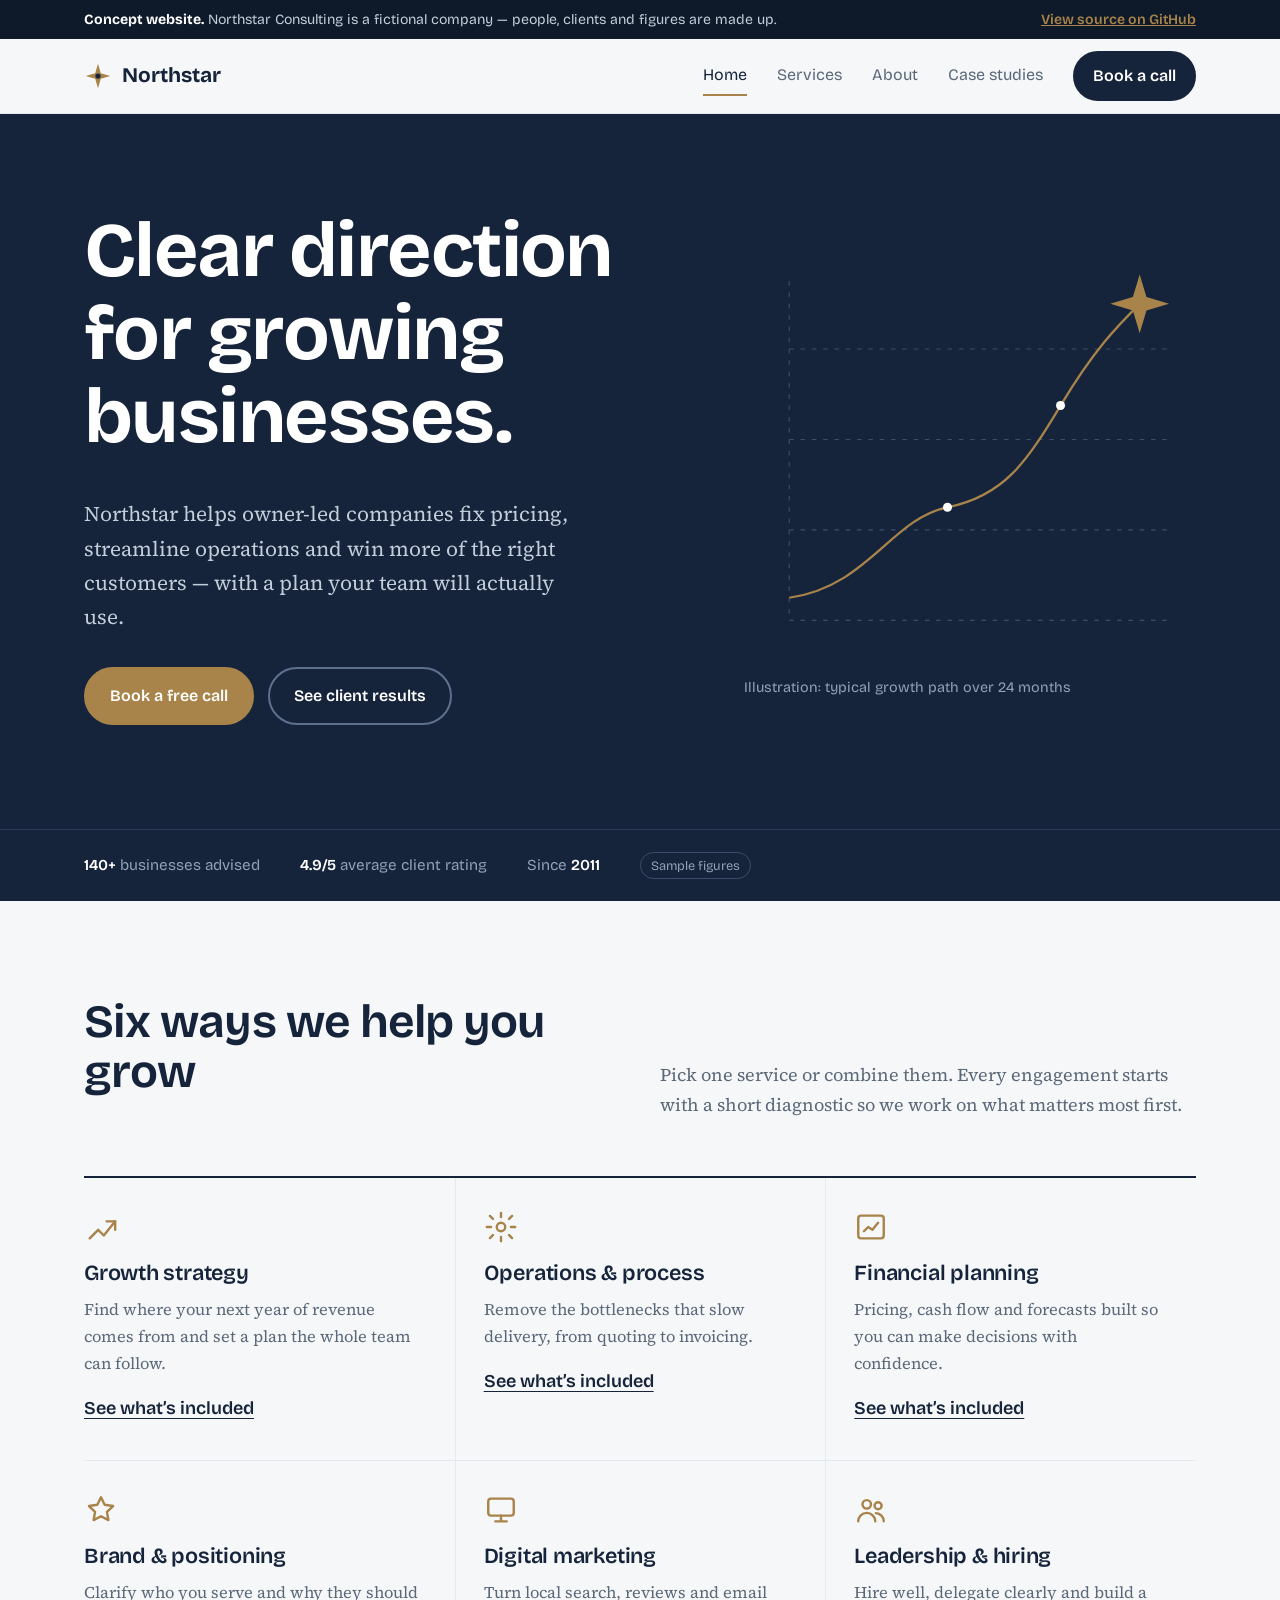
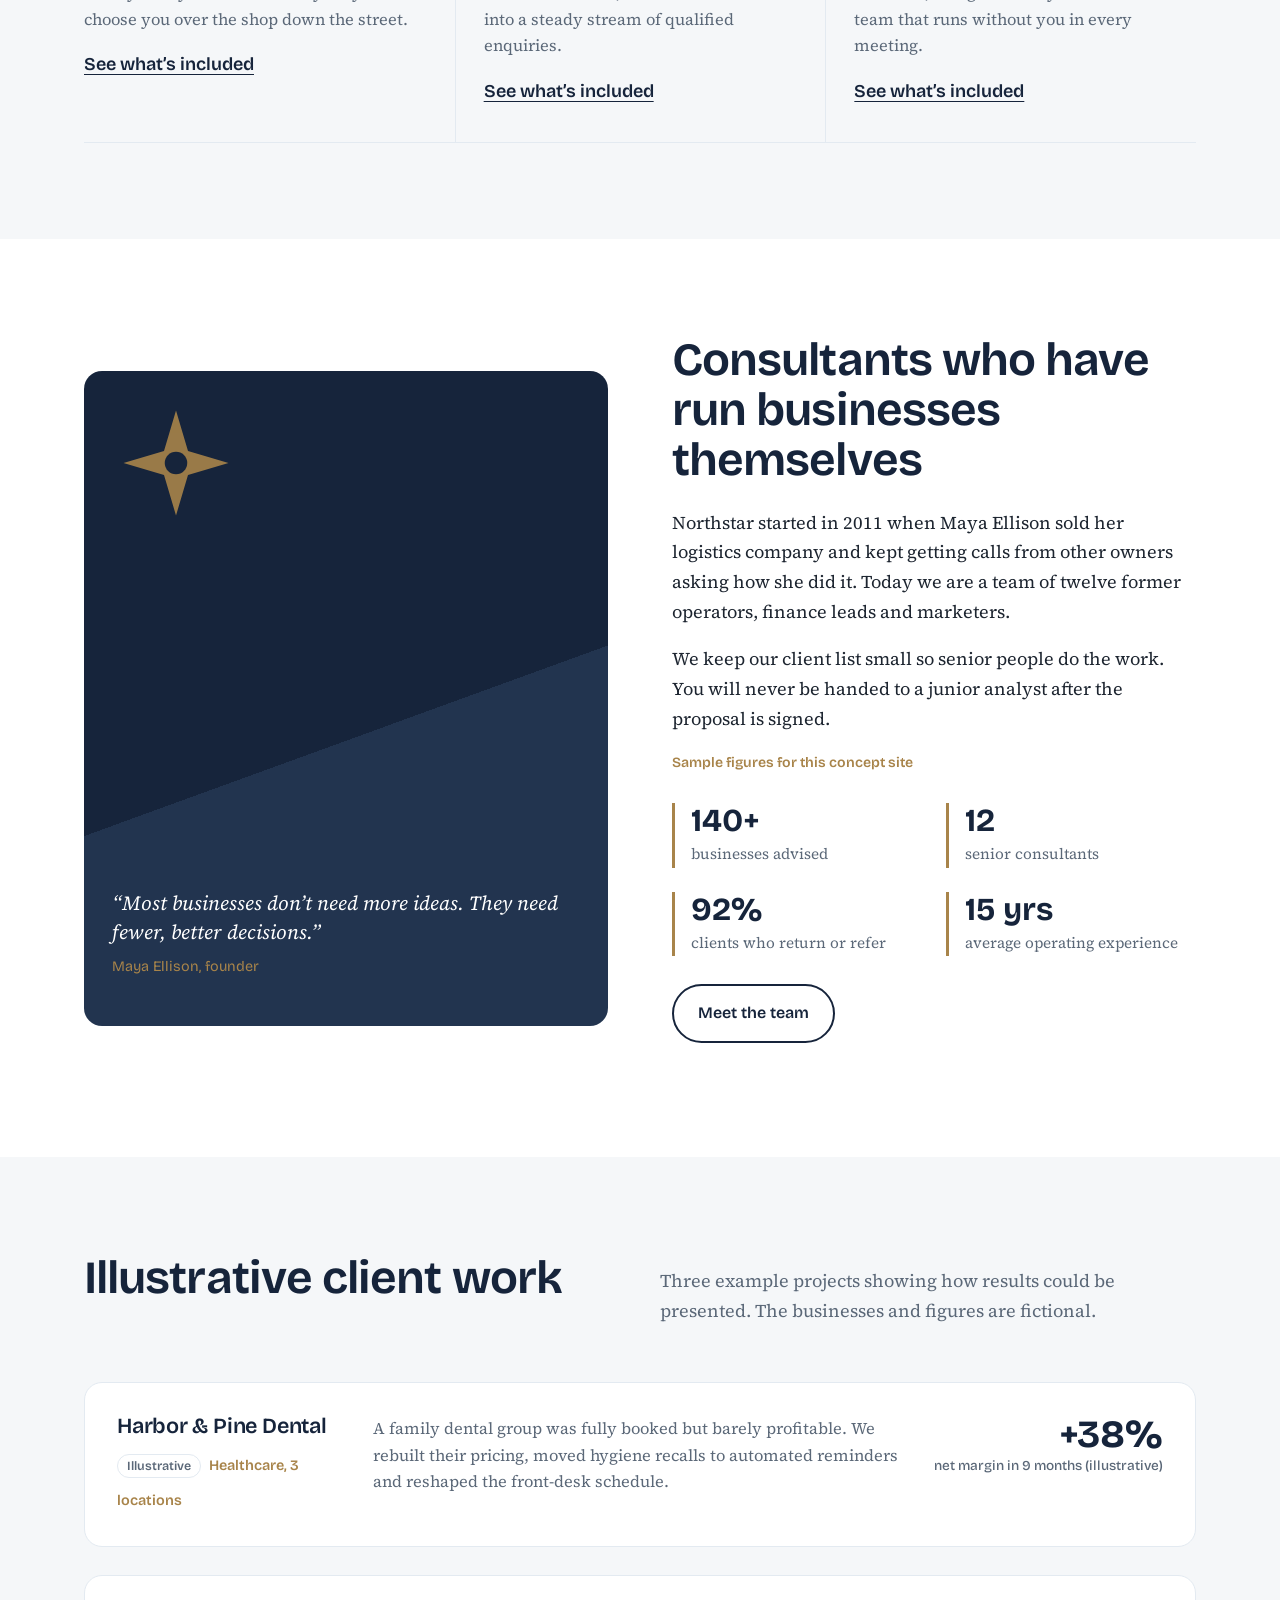
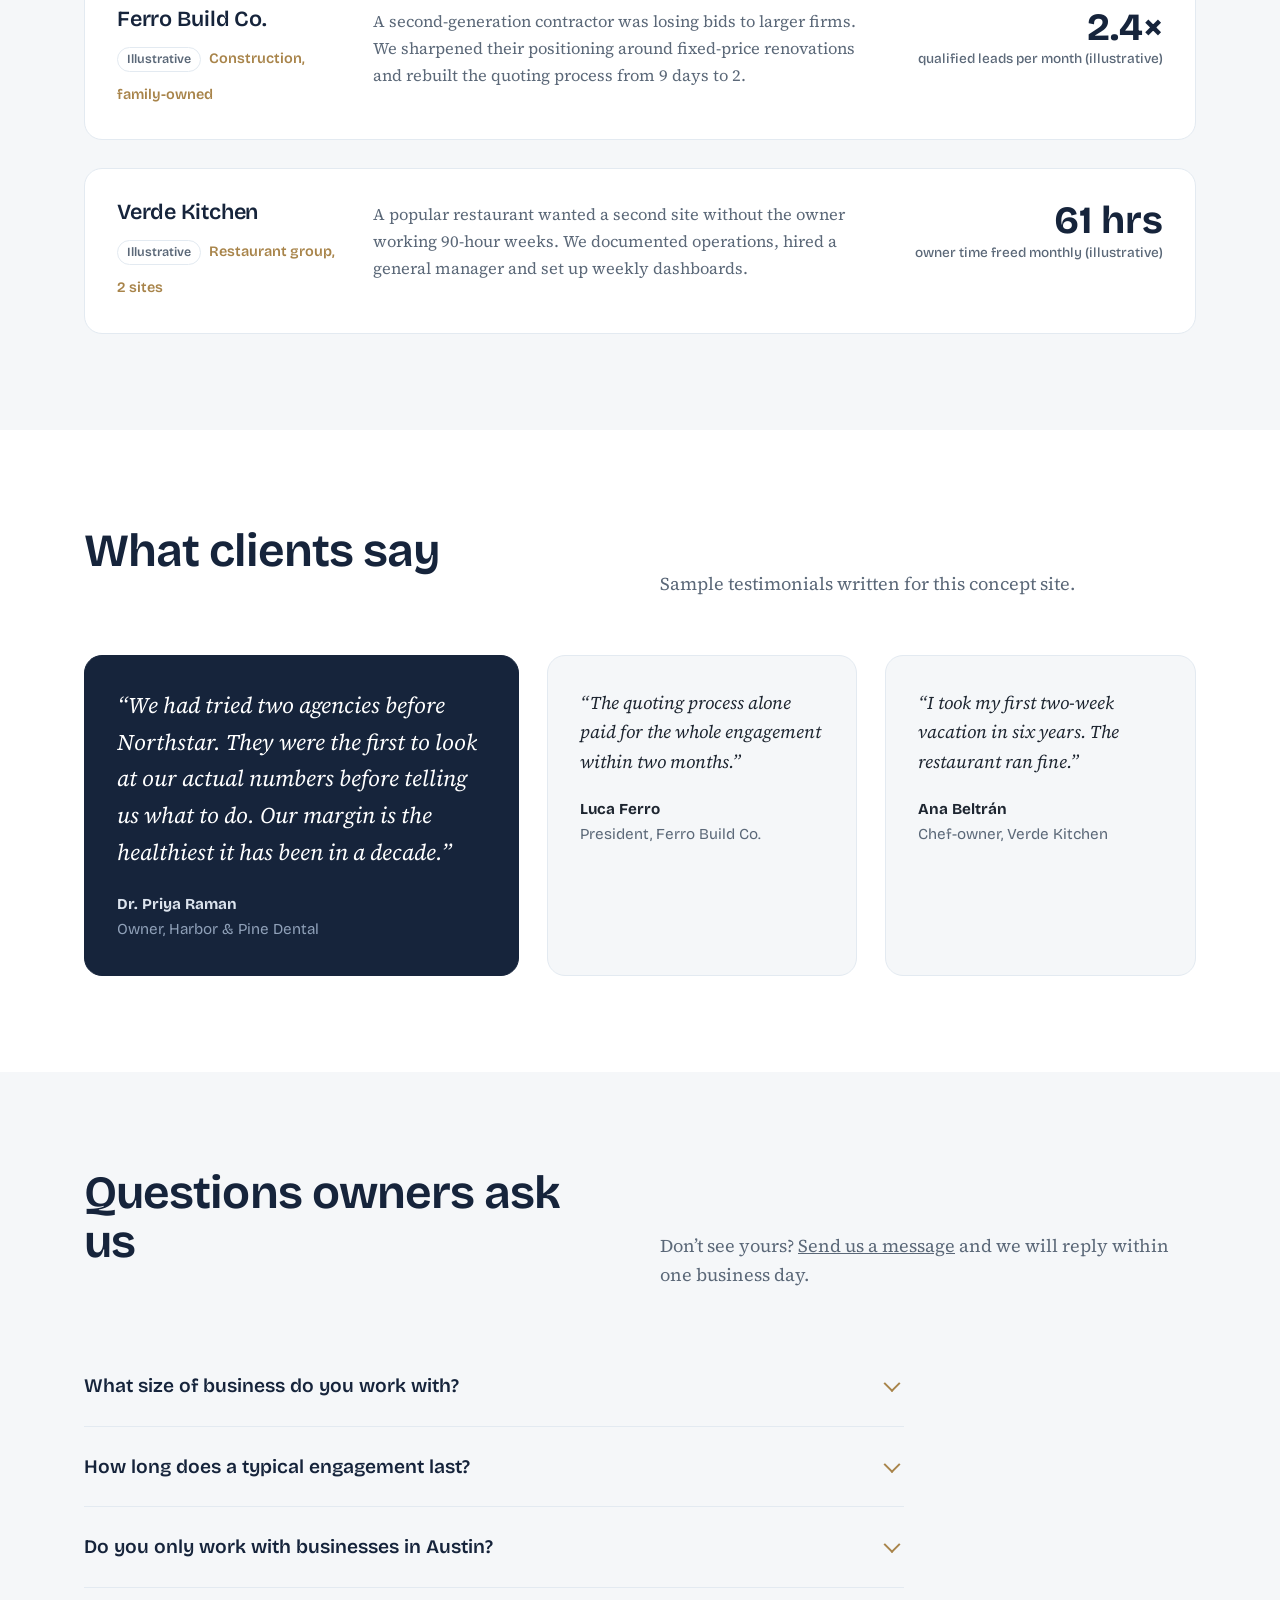
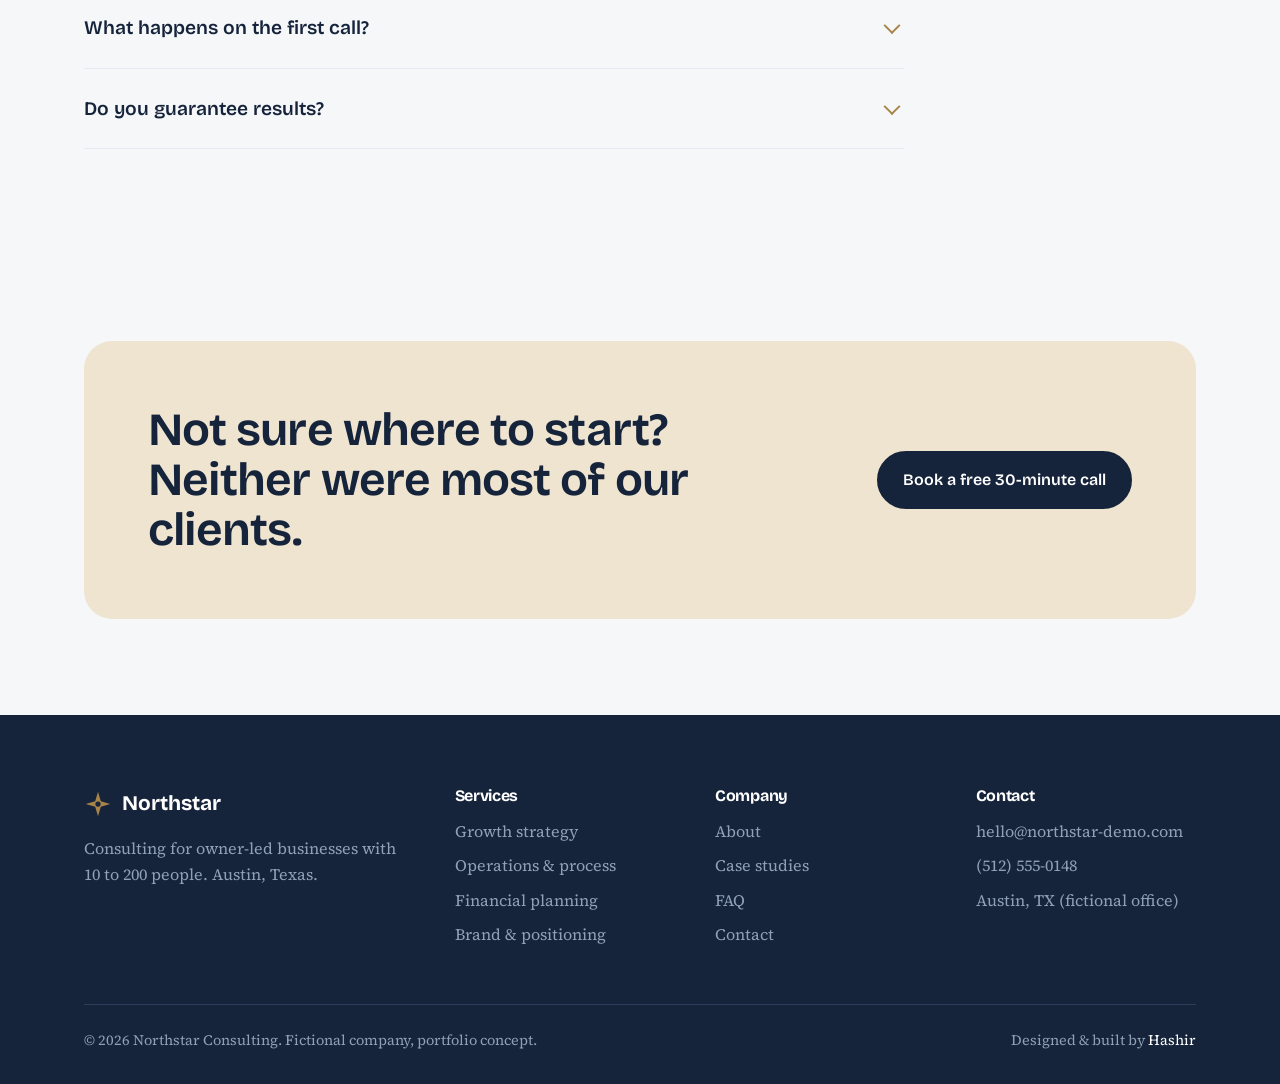
==== commit 4b2880ce: "Label case studies and figures as illustrative - Replace the 'Results from real engagements' headlin" ====
--- a/index.html
+++ b/index.html
@@ -61,14 +61,14 @@
 <h2>Consultants who have run businesses themselves</h2>
 <p>Northstar started in 2011 when Maya Ellison sold her logistics company and kept getting calls from other owners asking how she did it. Today we are a team of twelve former operators, finance leads and marketers.</p>
 <p>We keep our client list small so senior people do the work. You will never be handed to a junior analyst after the proposal is signed.</p>
-<div class="facts"><div><strong>140+</strong><span>businesses advised</span></div><div><strong>12</strong><span>senior consultants</span></div><div><strong>92%</strong><span>clients who return or refer</span></div><div><strong>15 yrs</strong><span>average operating experience</span></div></div>
+<p class="illus">Sample figures for this concept site</p><div class="facts"><div><strong>140+</strong><span>businesses advised</span></div><div><strong>12</strong><span>senior consultants</span></div><div><strong>92%</strong><span>clients who return or refer</span></div><div><strong>15 yrs</strong><span>average operating experience</span></div></div>
 <p style="margin-top:28px"><a class="btn ghost" href="about.html">Meet the team</a></p>
 </div>
 </div></section>
 
 <section><div class="wrap">
-<div class="sec-head"><h2>Recent client work</h2><p>Three businesses, three different problems. Each result below was measured against the client’s own numbers from before we started.</p></div>
-<div class="cases"><a class="case" href="case-studies.html#harbor"><div><h3>Harbor & Pine Dental</h3><span class="tag">Healthcare, 3 locations</span></div><p>A family dental group was fully booked but barely profitable. We rebuilt their pricing, moved hygiene recalls to automated reminders and reshaped the front-desk schedule.</p><div class="result">+38%<small>net margin in 9 months</small></div></a><a class="case" href="case-studies.html#ferro"><div><h3>Ferro Build Co.</h3><span class="tag">Construction, family-owned</span></div><p>A second-generation contractor was losing bids to larger firms. We sharpened their positioning around fixed-price renovations and rebuilt the quoting process from 9 days to 2.</p><div class="result">2.4×<small>qualified leads per month</small></div></a><a class="case" href="case-studies.html#verde"><div><h3>Verde Kitchen</h3><span class="tag">Restaurant group, 2 sites</span></div><p>A popular restaurant wanted a second site without the owner working 90-hour weeks. We documented operations, hired a general manager and set up weekly dashboards.</p><div class="result">61 hrs<small>owner time freed monthly</small></div></a></div>
+<div class="sec-head"><h2>Illustrative client work</h2><p>Three example projects showing how results could be presented. The businesses and figures are fictional.</p></div>
+<div class="cases"><a class="case" href="case-studies.html#harbor"><div><h3>Harbor & Pine Dental</h3><span class="illus-tag">Illustrative</span><span class="tag">Healthcare, 3 locations</span></div><p>A family dental group was fully booked but barely profitable. We rebuilt their pricing, moved hygiene recalls to automated reminders and reshaped the front-desk schedule.</p><div class="result">+38%<small>net margin in 9 months (illustrative)</small></div></a><a class="case" href="case-studies.html#ferro"><div><h3>Ferro Build Co.</h3><span class="illus-tag">Illustrative</span><span class="tag">Construction, family-owned</span></div><p>A second-generation contractor was losing bids to larger firms. We sharpened their positioning around fixed-price renovations and rebuilt the quoting process from 9 days to 2.</p><div class="result">2.4×<small>qualified leads per month (illustrative)</small></div></a><a class="case" href="case-studies.html#verde"><div><h3>Verde Kitchen</h3><span class="illus-tag">Illustrative</span><span class="tag">Restaurant group, 2 sites</span></div><p>A popular restaurant wanted a second site without the owner working 90-hour weeks. We documented operations, hired a general manager and set up weekly dashboards.</p><div class="result">61 hrs<small>owner time freed monthly (illustrative)</small></div></a></div>
 </div></section>
 
 <section class="alt"><div class="wrap">
--- a/assets/style.css
+++ b/assets/style.css
@@ -192,3 +192,5 @@
 footer .base a{color:#fff}
 .short{display:none}@media (max-width:600px){.long{display:none}.short{display:inline}.demo-bar{flex-wrap:nowrap;justify-content:space-between;text-align:left;font-size:.8rem}}
 @media (prefers-reduced-motion:reduce){.chart .path{stroke-dashoffset:0}}
+.illus{font-family:var(--display);font-size:.88rem;color:var(--brass);font-weight:600;margin:0 0 12px}
+.illus-tag{display:inline-block;font-family:var(--display);font-size:.78rem;font-weight:600;color:var(--slate);border:1px solid var(--frost);border-radius:999px;padding:1px 9px;margin:0 8px 6px 0}
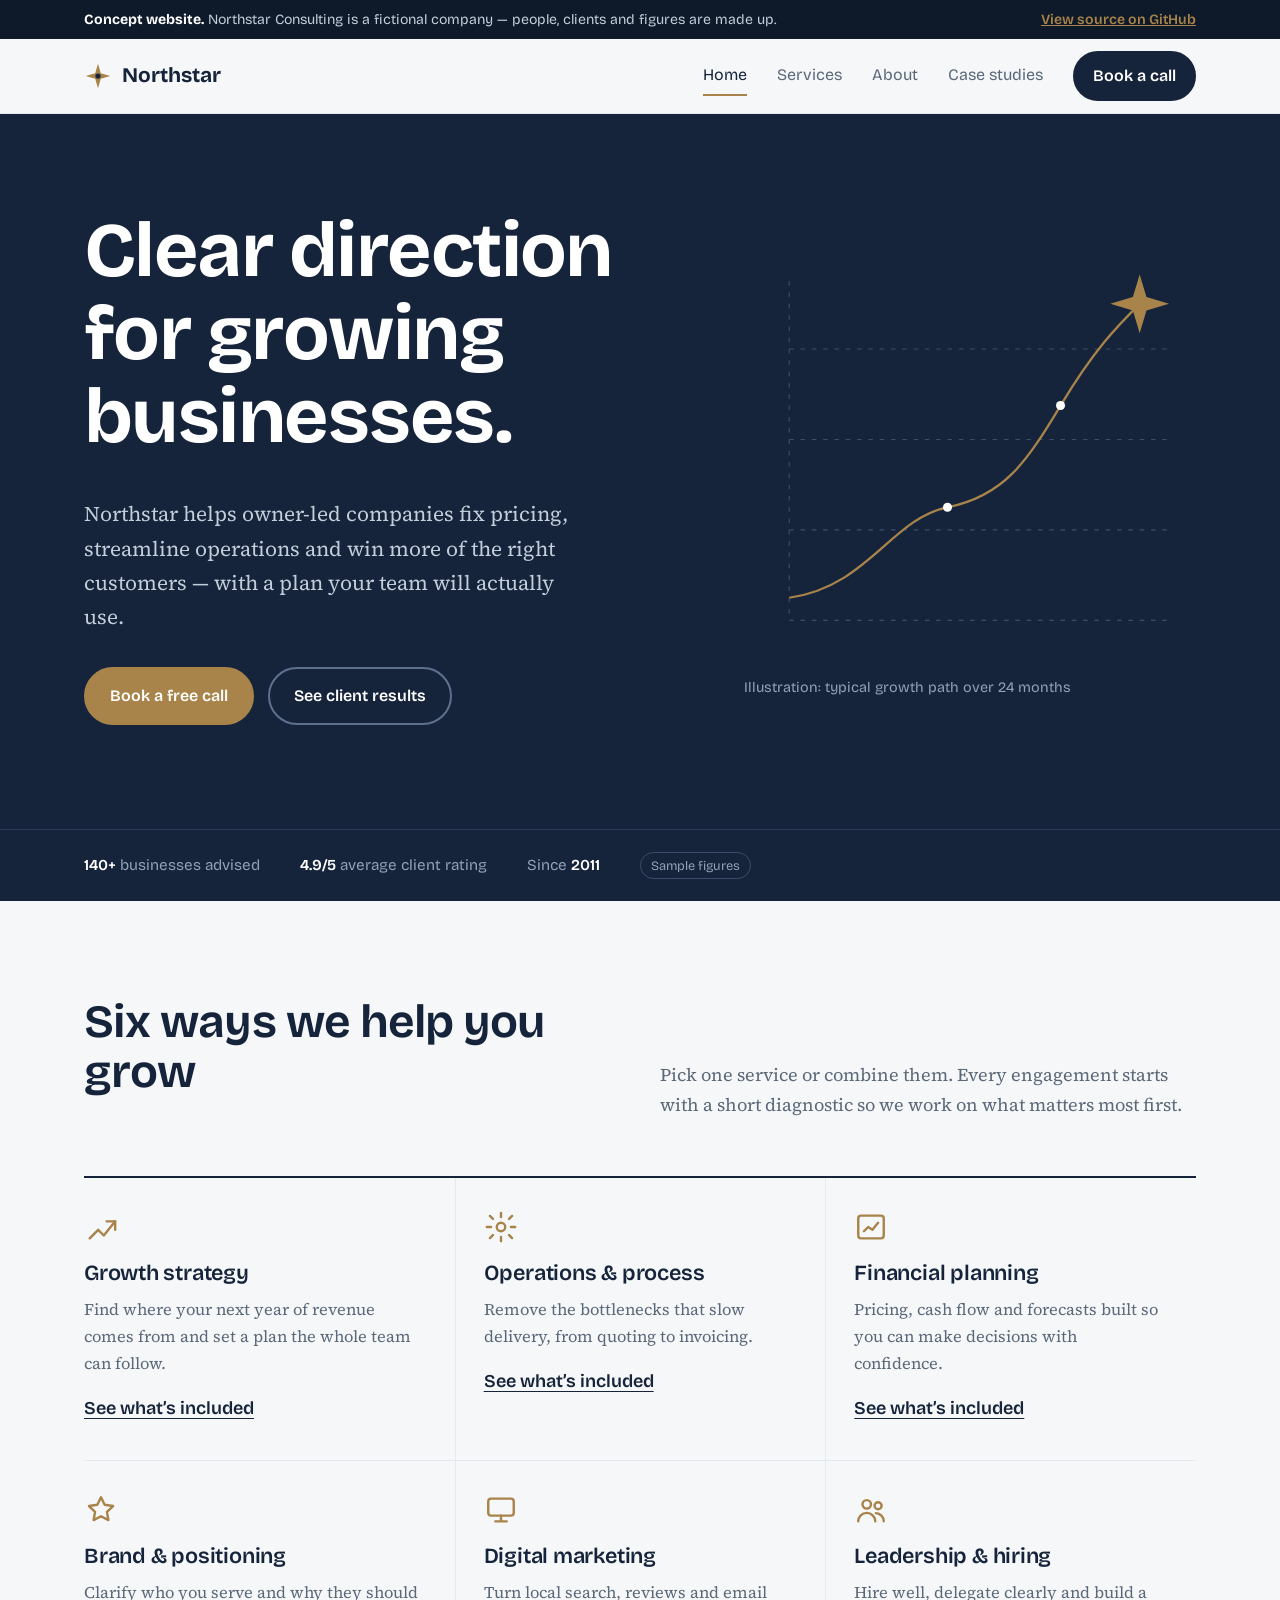
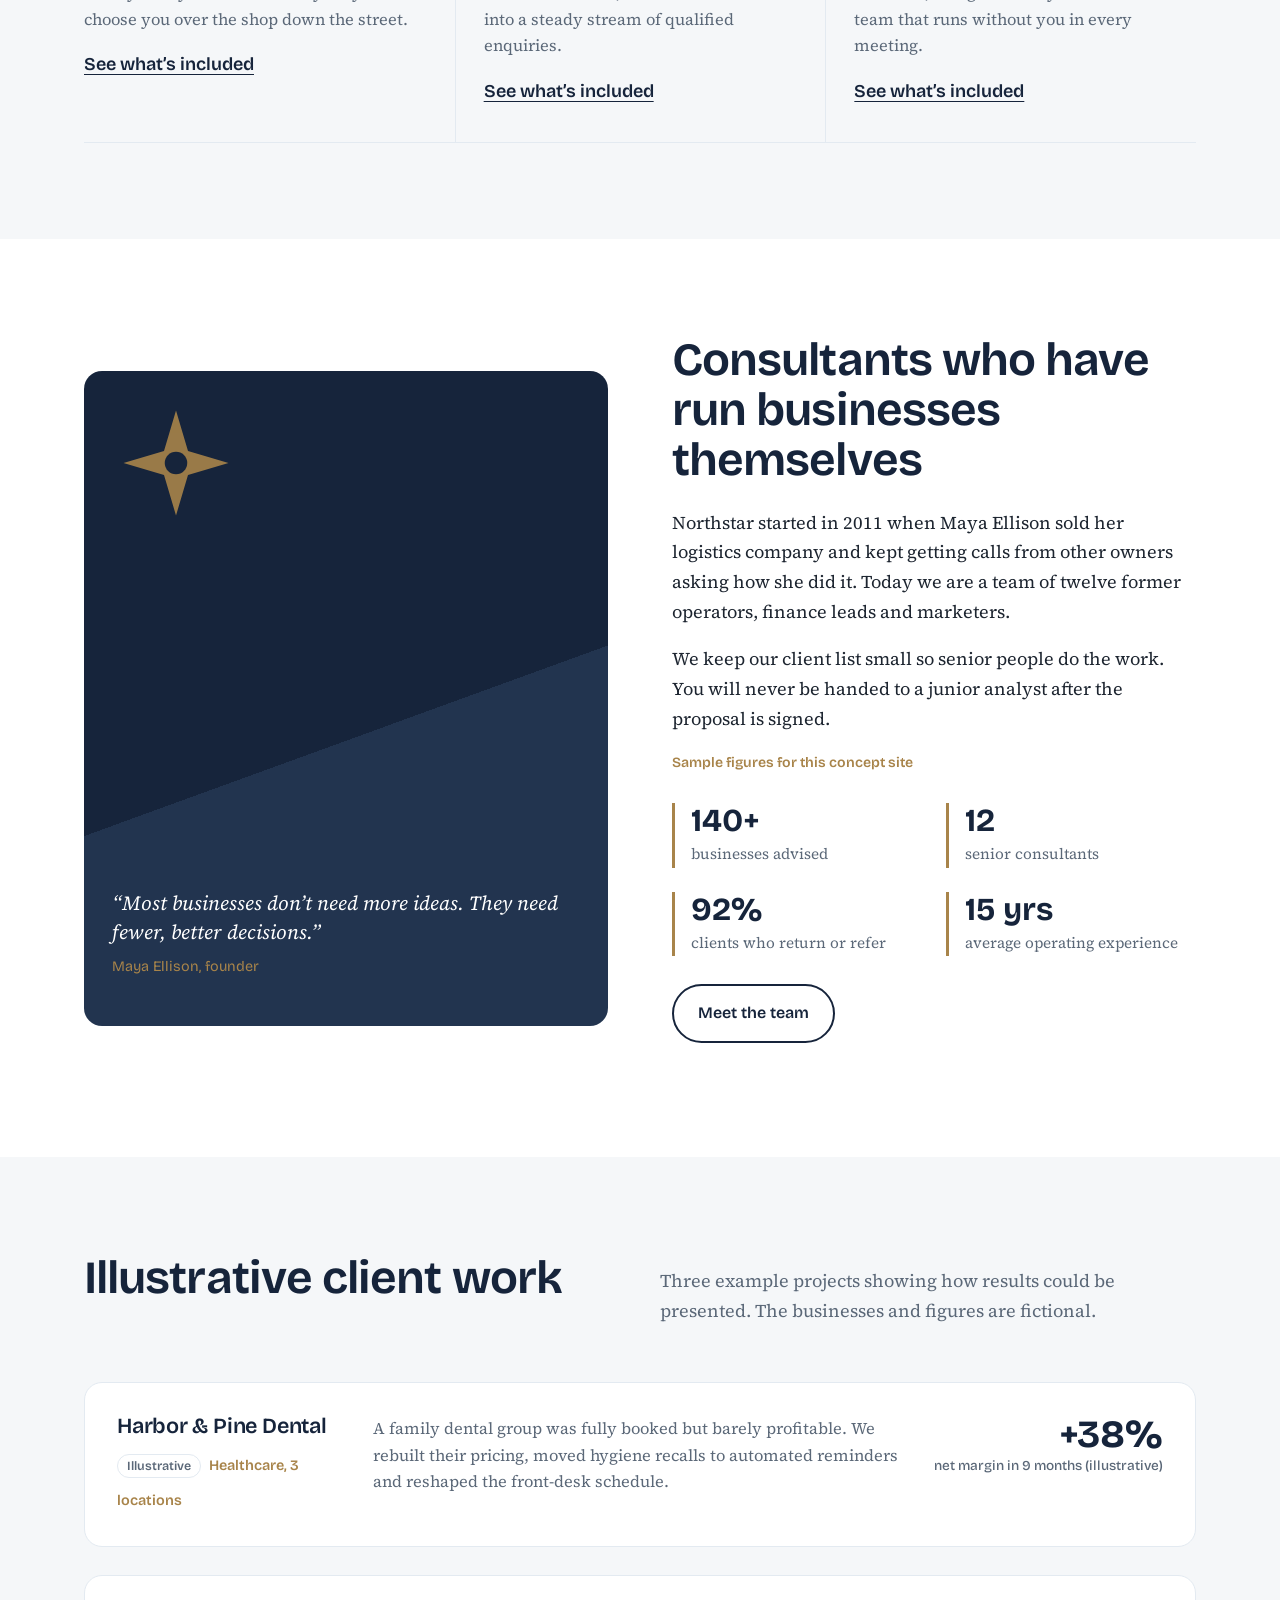
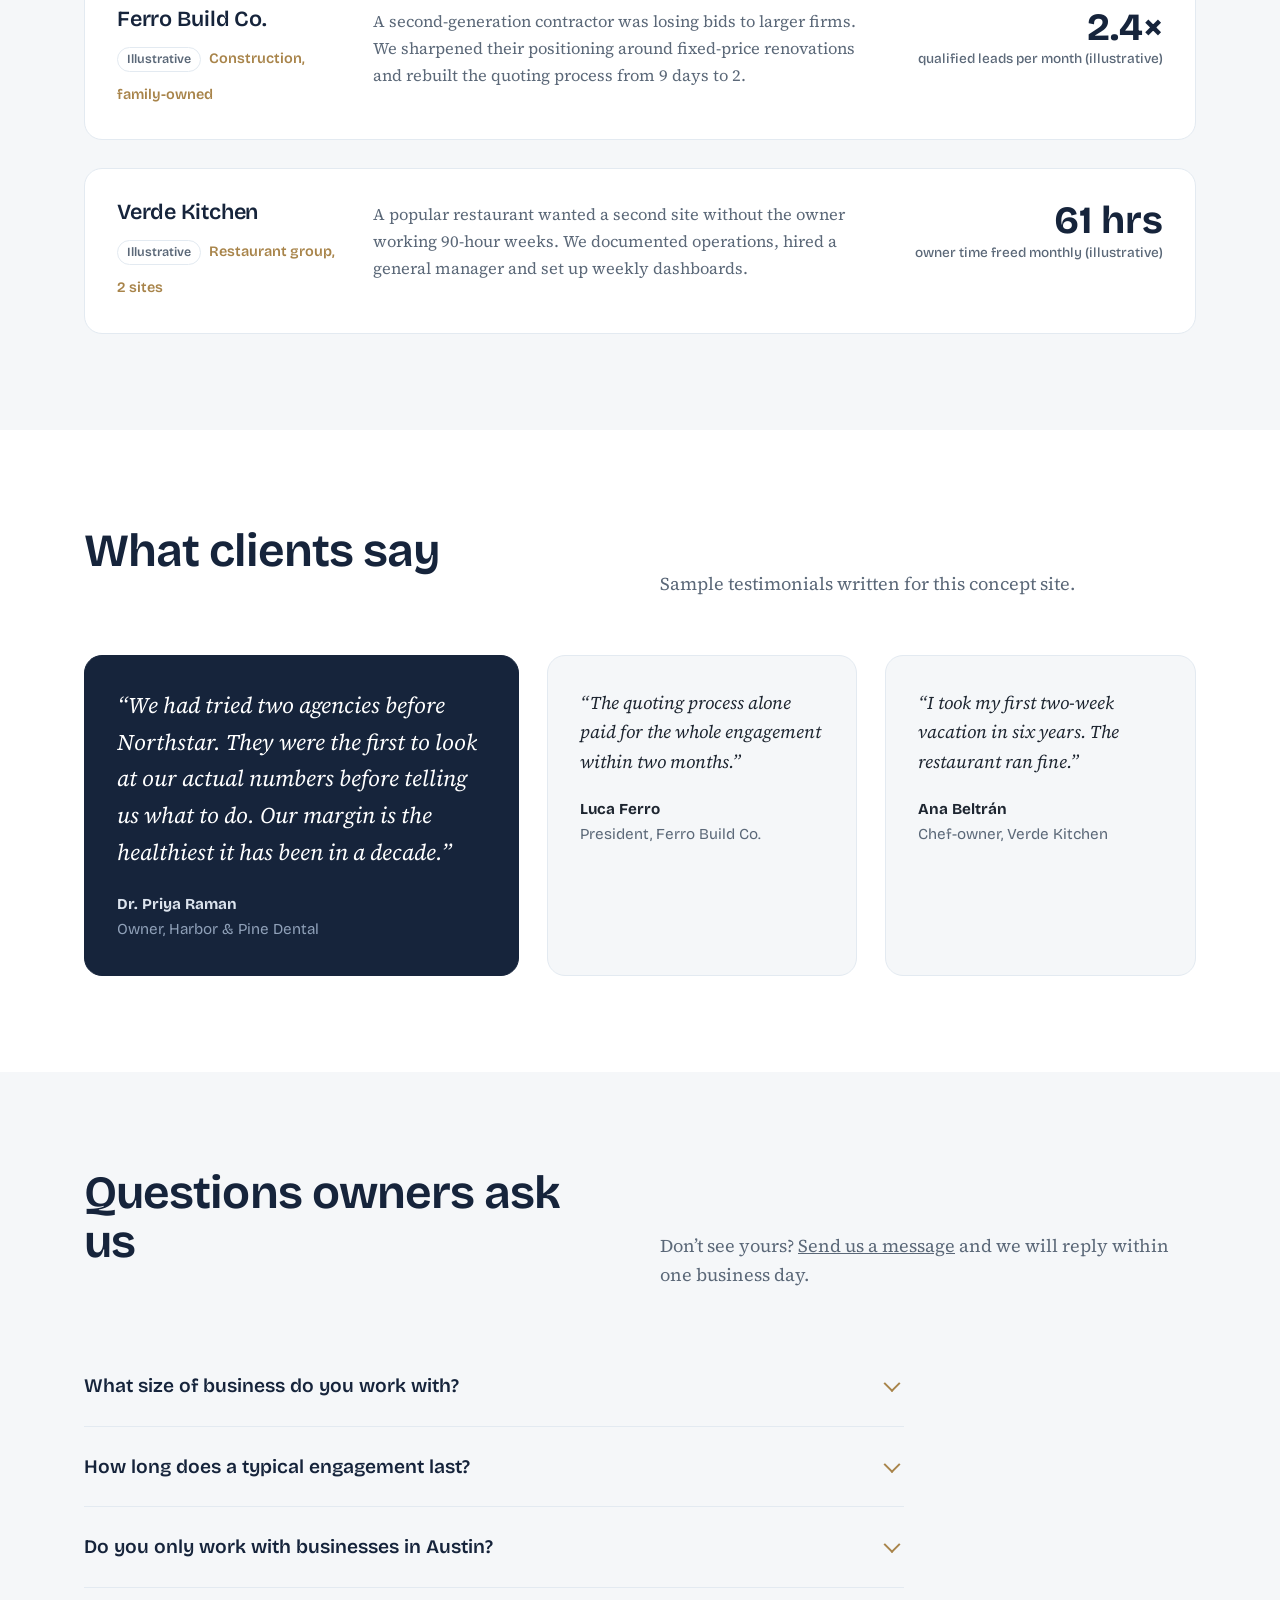
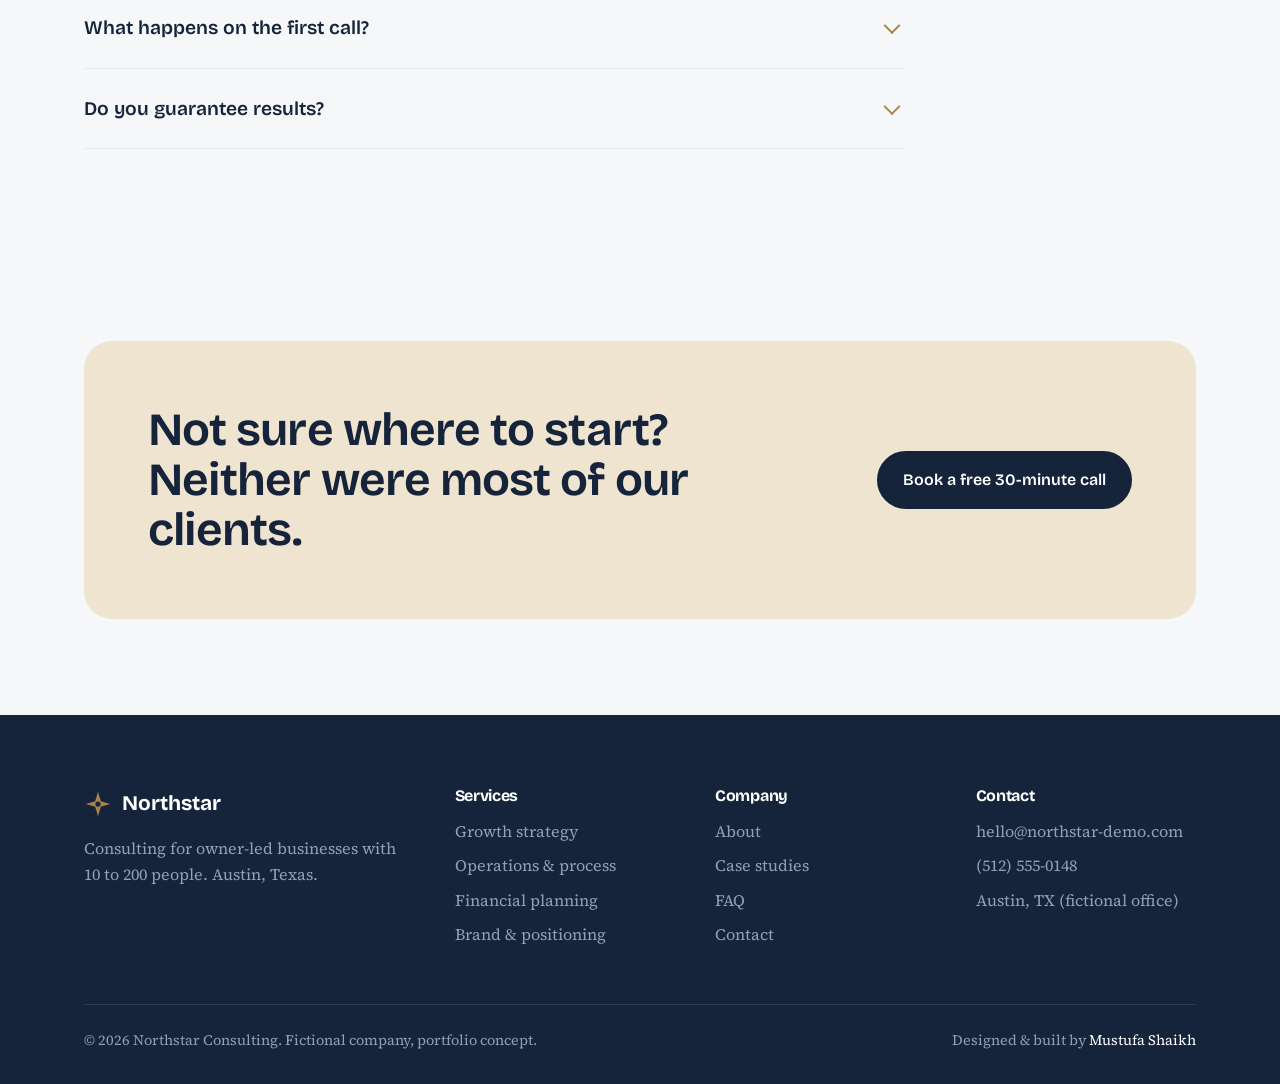
==== commit 0d7e3d00: "Credit Mustufa Shaikh as designer and developer" ====
--- a/index.html
+++ b/index.html
@@ -18,7 +18,7 @@
 <link rel="preload" href="assets/fonts/bricolage-grotesque-latin-wght-normal.woff2" as="font" type="font/woff2" crossorigin>
 <link rel="preload" href="assets/fonts/source-serif-4-latin-wght-normal.woff2" as="font" type="font/woff2" crossorigin>
 <link rel="stylesheet" href="assets/style.css">
-<script type="application/ld+json">{"@context":"https://schema.org","@type":"WebSite","name":"Northstar Consulting (concept website)","url":"https://gmoo7.github.io/northstar-consulting/","description":"Portfolio demo of a professional services website for a fictional consulting firm.","creator":{"@type":"Person","name":"Hashir","url":"https://github.com/GMoo7"}}</script>
+<script type="application/ld+json">{"@context":"https://schema.org","@type":"WebSite","name":"Northstar Consulting (concept website)","url":"https://gmoo7.github.io/northstar-consulting/","description":"Portfolio demo of a professional services website for a fictional consulting firm.","creator":{"@type":"Person","name":"Mustufa Shaikh","url":"https://github.com/GMoo7"}}</script>
 </head>
 <body>
 <a class="skip" href="#main">Skip to content</a>
@@ -93,7 +93,7 @@
 <div><h4>Company</h4><ul><li><a href="about.html">About</a></li><li><a href="case-studies.html">Case studies</a></li><li><a href="index.html#faq">FAQ</a></li><li><a href="contact.html">Contact</a></li></ul></div>
 <div><h4>Contact</h4><ul><li><a href="mailto:hello@northstar-demo.com">hello@northstar-demo.com</a></li><li><a href="tel:+15125550148">(512) 555-0148</a></li><li>Austin, TX (fictional office)</li></ul></div>
 </div>
-<div class="base"><span>© <span data-year></span> Northstar Consulting. Fictional company, portfolio concept.</span><span>Designed &amp; built by <a href="https://github.com/GMoo7">Hashir</a></span></div>
+<div class="base"><span>© <span data-year></span> Northstar Consulting. Fictional company, portfolio concept.</span><span>Designed &amp; built by <a href="https://github.com/GMoo7">Mustufa Shaikh</a></span></div>
 </div></footer>
 <script src="assets/main.js"></script>
 </body>
